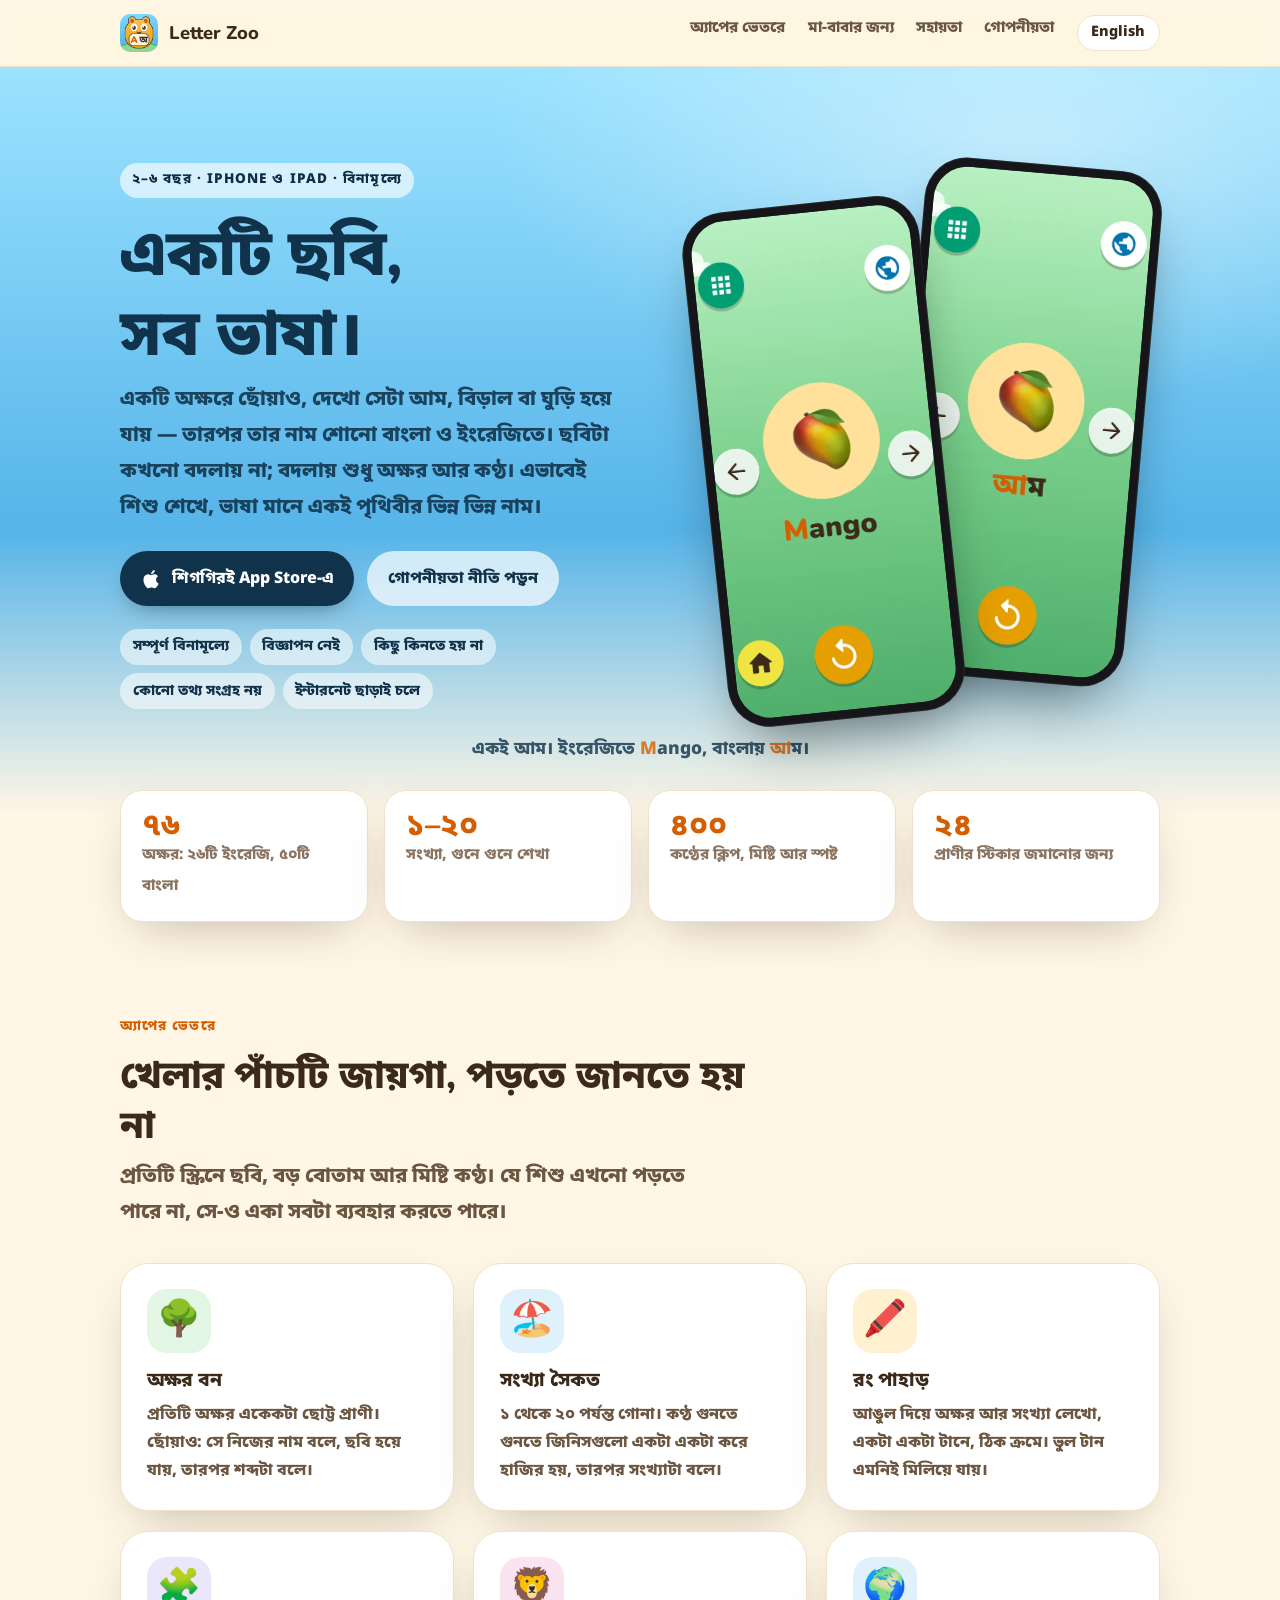
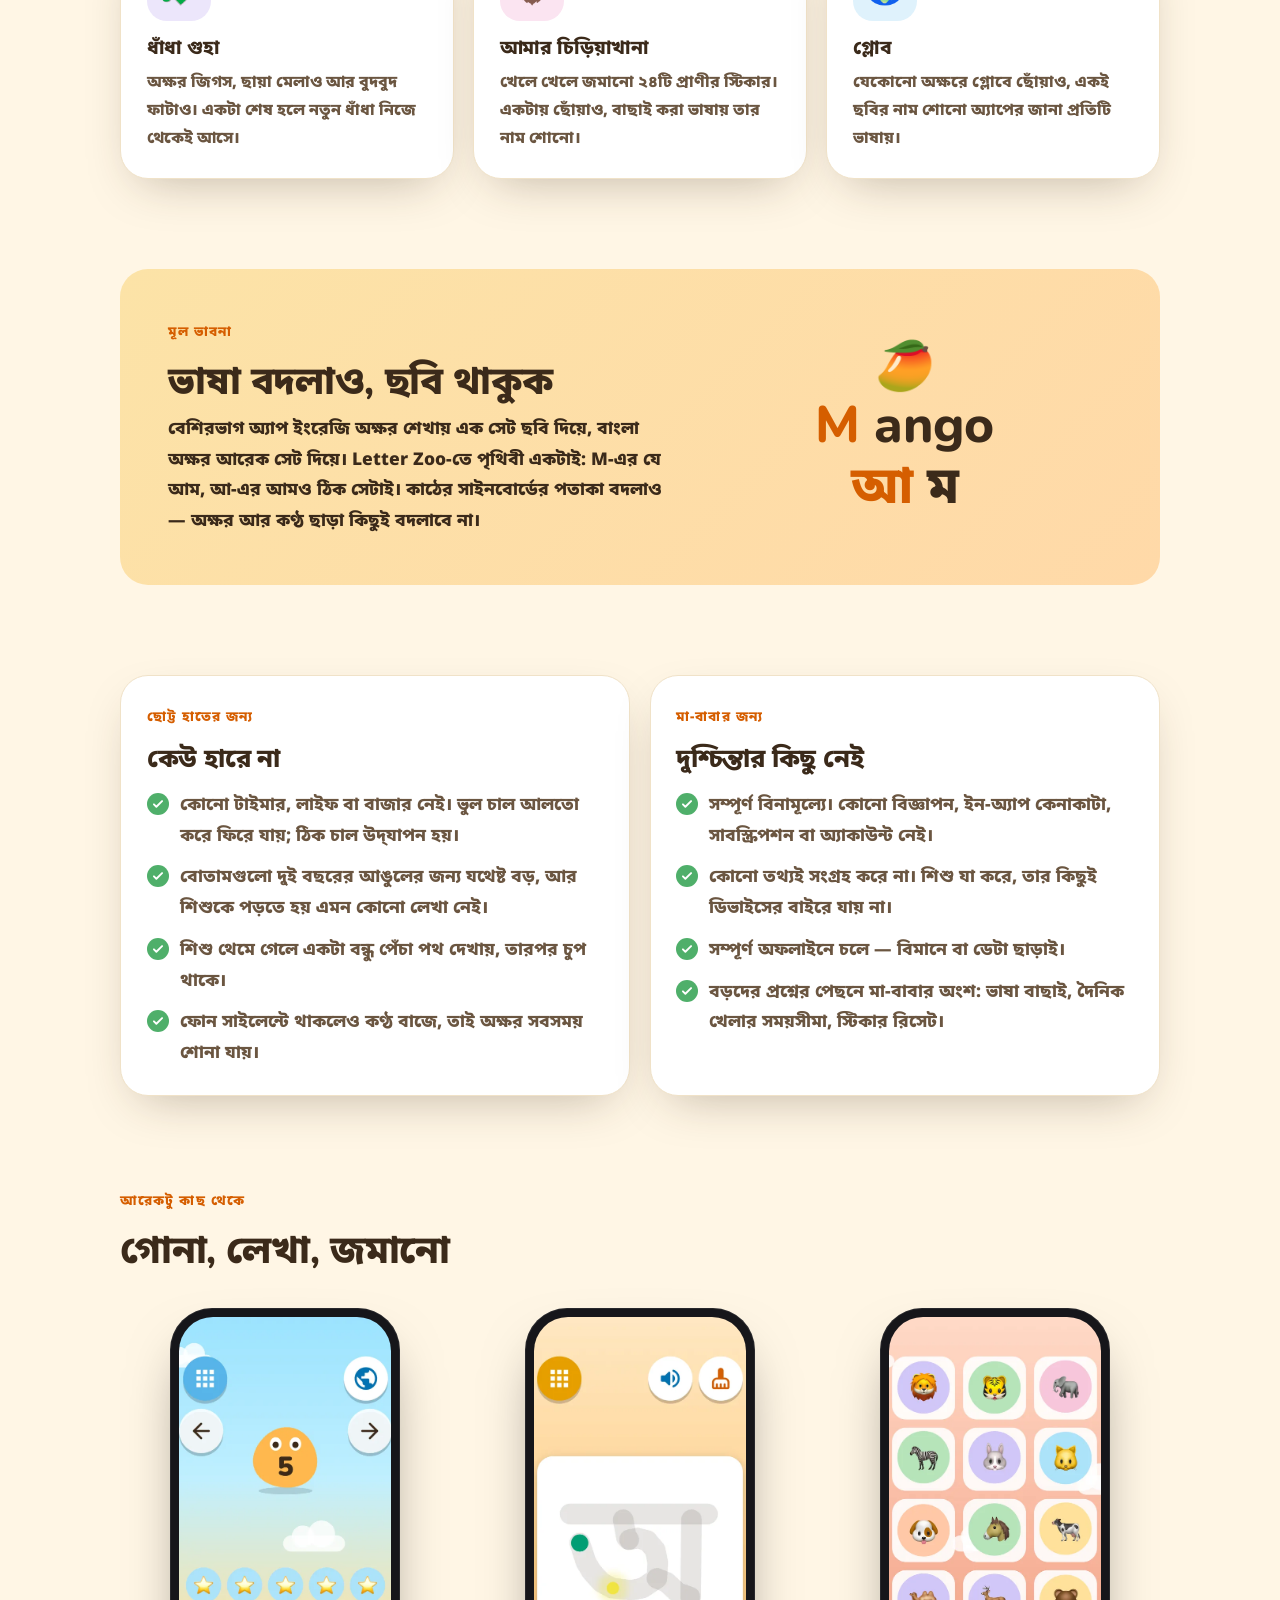
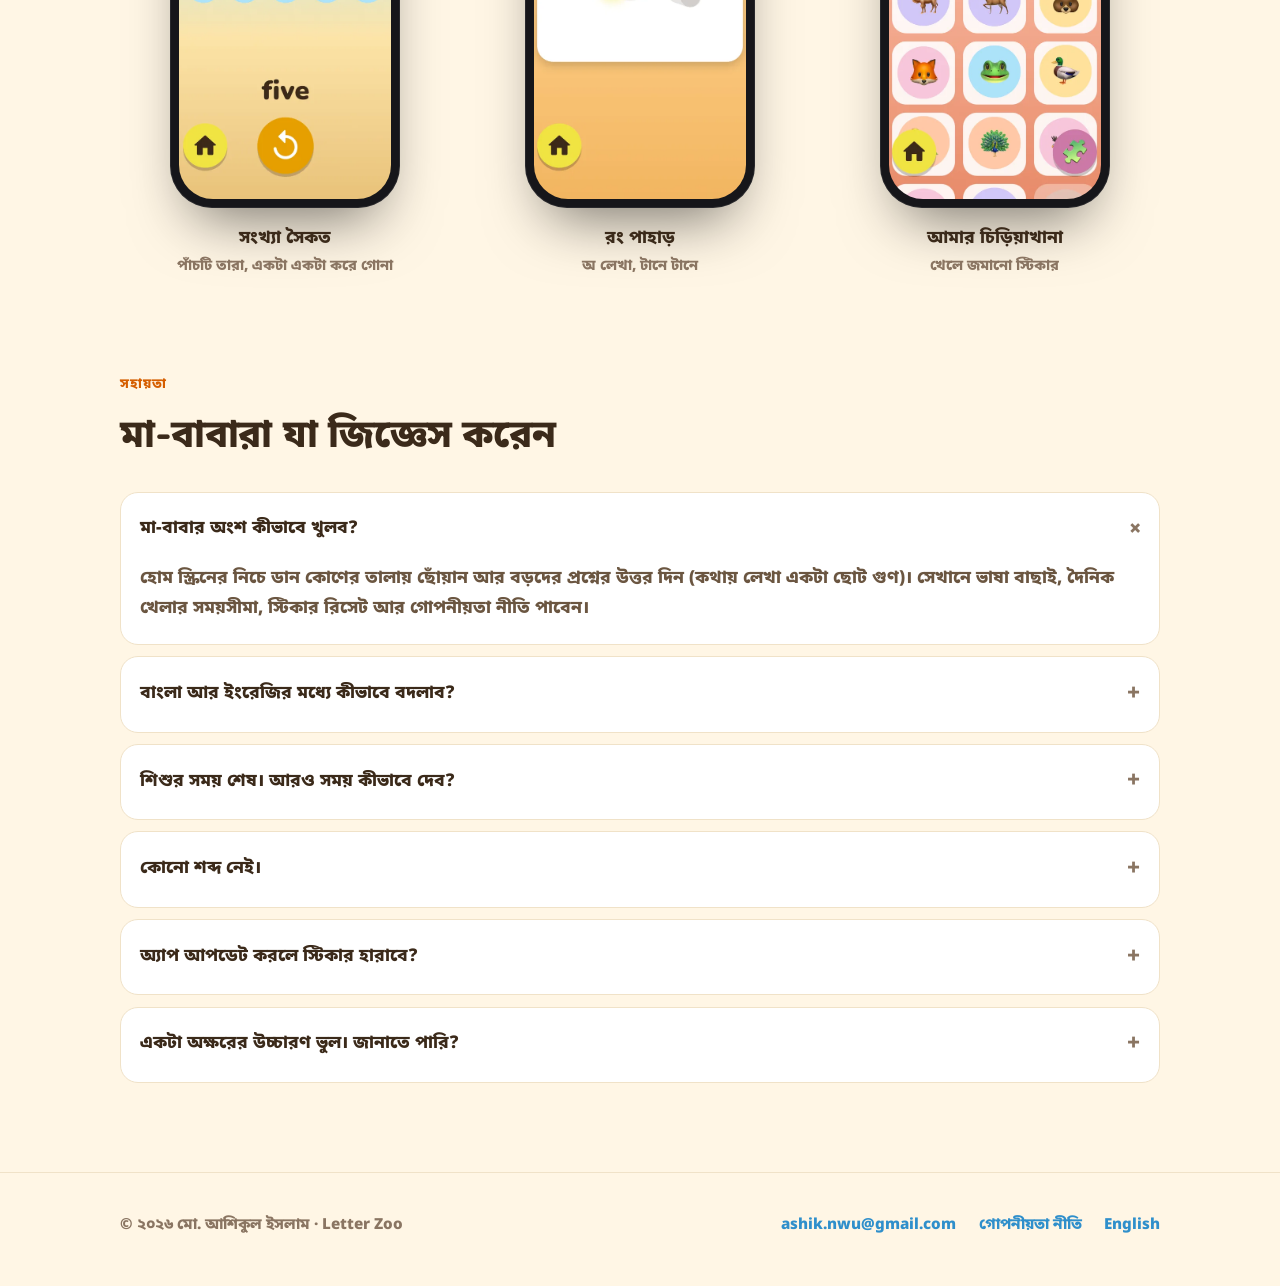
==== bn/index.html @ 9a1d2a16 "Site: full Bangla version with a language switch; store badge is no longer a dead link Every page no" ====
<!doctype html>
<html lang="bn">
<head>
<meta charset="utf-8">
<meta name="viewport" content="width=device-width, initial-scale=1">
<title>অক্ষর চিড়িয়াখানা (Letter Zoo) — বাংলা ও ইংরেজিতে প্রথম অক্ষর, শব্দ আর সংখ্যা</title>
<meta name="description" content="Letter Zoo ২–৬ বছরের শিশুদের জন্য বাংলা ও ইংরেজিতে প্রথম অক্ষর শেখার একটি বিনামূল্যের অ্যাপ। একটি ছবি, সব ভাষা। কোনো বিজ্ঞাপন নেই, কিছু কিনতে হয় না, কোনো তথ্য সংগ্রহ করা হয় না। iPhone ও iPad।">
<meta property="og:title" content="অক্ষর চিড়িয়াখানা — একটি ছবি, সব ভাষা">
<meta property="og:description" content="২–৬ বছরের শিশুদের জন্য বাংলা ও ইংরেজিতে প্রথম অক্ষর শেখার একটি বিনামূল্যের, কোমল অ্যাপ। কোনো বিজ্ঞাপন নেই, কিছু কিনতে হয় না, কোনো তথ্য সংগ্রহ নয়।">
<meta property="og:image" content="../icon.png">
<meta name="theme-color" content="#56b4e9">
<link rel="alternate" hreflang="en" href="../">
<link rel="alternate" hreflang="bn" href="./">
<link rel="icon" href="../icon.png">
<link rel="apple-touch-icon" href="../apple-touch-icon.png">
<link rel="stylesheet" href="../style.css">
</head>
<body>

<header class="nav">
  <div class="wrap">
    <a class="brand" href="./"><img src="../icon.png" alt="" width="38" height="38">Letter Zoo</a>
    <nav class="nav-links">
      <a href="#features">অ্যাপের ভেতরে</a>
      <a href="#parents">মা-বাবার জন্য</a>
      <a href="#help" class="keep">সহায়তা</a>
      <a href="privacy.html" class="keep">গোপনীয়তা</a>
      <a href="../" class="lang keep" lang="en" hreflang="en" title="Read in English">English</a>
    </nav>
  </div>
</header>

<section class="hero">
  <div class="wrap">
    <div>
      <span class="eyebrow">২–৬ বছর · iPhone ও iPad · বিনামূল্যে</span>
      <h1 style="margin-top:1rem">একটি ছবি,<br>সব ভাষা।</h1>
      <p class="lead">একটি অক্ষরে ছোঁয়াও, দেখো সেটা আম, বিড়াল বা ঘুড়ি হয়ে যায় — তারপর তার নাম শোনো বাংলা ও ইংরেজিতে। ছবিটা কখনো বদলায় না; বদলায় শুধু অক্ষর আর কণ্ঠ। এভাবেই শিশু শেখে, ভাষা মানে একই পৃথিবীর ভিন্ন ভিন্ন নাম।</p>
      <div class="cta">
        <span class="btn btn-dark btn-soon" role="status">
          <svg viewBox="0 0 24 24" fill="currentColor" aria-hidden="true"><path d="M16.4 12.7c0-2.5 2-3.7 2.1-3.8-1.2-1.7-3-1.9-3.6-2-1.5-.2-3 .9-3.8.9-.8 0-2-.9-3.3-.9-1.7 0-3.3 1-4.2 2.5-1.8 3.1-.5 7.7 1.3 10.2.9 1.2 1.9 2.6 3.2 2.6 1.3-.1 1.8-.8 3.3-.8 1.5 0 2 .8 3.3.8 1.4 0 2.3-1.3 3.1-2.5 1-1.4 1.4-2.8 1.4-2.9-.1 0-2.8-1.1-2.8-4.1zM14 5.3c.7-.8 1.1-2 1-3.1-1 0-2.2.7-2.9 1.5-.6.7-1.2 1.9-1 3 1.1.1 2.2-.6 2.9-1.4z"/></svg>
          শিগগিরই App Store-এ
        </span>
        <a class="btn btn-ghost" href="privacy.html">গোপনীয়তা নীতি পড়ুন</a>
      </div>
      <div class="chips" aria-label="এক নজরে">
        <span>সম্পূর্ণ বিনামূল্যে</span><span>বিজ্ঞাপন নেই</span><span>কিছু কিনতে হয় না</span><span>কোনো তথ্য সংগ্রহ নয়</span><span>ইন্টারনেট ছাড়াই চলে</span>
      </div>
    </div>
    <div class="phones" aria-label="অ্যাপের দুটি স্ক্রিন: আম ইংরেজিতে ও বাংলায়">
      <div class="phone"><img src="../img/mango-en.webp" alt="Letter Zoo-তে একটি আম, ইংরেজিতে Mango লেখা" width="560" height="1217" loading="eager"></div>
      <div class="phone"><img src="../img/mango-bn.webp" alt="একই আম, বাংলায় আম লেখা" width="560" height="1217" loading="eager"></div>
    </div>
  </div>
  <p class="hero-caption">একই আম। ইংরেজিতে <b>M</b>ango, বাংলায় <b>আ</b>ম।</p>
</section>

<section class="stats" aria-label="ভেতরে যা আছে">
  <div class="wrap">
    <div class="stat"><strong>৭৬</strong><span>অক্ষর: ২৬টি ইংরেজি, ৫০টি বাংলা</span></div>
    <div class="stat"><strong>১–২০</strong><span>সংখ্যা, গুনে গুনে শেখা</span></div>
    <div class="stat"><strong>৪০০</strong><span>কণ্ঠের ক্লিপ, মিষ্টি আর স্পষ্ট</span></div>
    <div class="stat"><strong>২৪</strong><span>প্রাণীর স্টিকার জমানোর জন্য</span></div>
  </div>
</section>

<section class="block" id="features">
  <div class="wrap">
    <div class="section-head">
      <span class="eyebrow">অ্যাপের ভেতরে</span>
      <h2 style="margin-top:0.6rem">খেলার পাঁচটি জায়গা, পড়তে জানতে হয় না</h2>
      <p class="lead">প্রতিটি স্ক্রিনে ছবি, বড় বোতাম আর মিষ্টি কণ্ঠ। যে শিশু এখনো পড়তে পারে না, সে-ও একা সবটা ব্যবহার করতে পারে।</p>
    </div>
    <div class="grid-3">
      <div class="card"><span class="emoji t-green">🌳</span><h3>অক্ষর বন</h3><p>প্রতিটি অক্ষর একেকটা ছোট্ট প্রাণী। ছোঁয়াও: সে নিজের নাম বলে, ছবি হয়ে যায়, তারপর শব্দটা বলে।</p></div>
      <div class="card"><span class="emoji t-blue">🏖️</span><h3>সংখ্যা সৈকত</h3><p>১ থেকে ২০ পর্যন্ত গোনা। কণ্ঠ গুনতে গুনতে জিনিসগুলো একটা একটা করে হাজির হয়, তারপর সংখ্যাটা বলে।</p></div>
      <div class="card"><span class="emoji t-orange">🖍️</span><h3>রং পাহাড়</h3><p>আঙুল দিয়ে অক্ষর আর সংখ্যা লেখো, একটা একটা টানে, ঠিক ক্রমে। ভুল টান এমনিই মিলিয়ে যায়।</p></div>
      <div class="card"><span class="emoji t-purple">🧩</span><h3>ধাঁধা গুহা</h3><p>অক্ষর জিগস, ছায়া মেলাও আর বুদবুদ ফাটাও। একটা শেষ হলে নতুন ধাঁধা নিজে থেকেই আসে।</p></div>
      <div class="card"><span class="emoji t-pink">🦁</span><h3>আমার চিড়িয়াখানা</h3><p>খেলে খেলে জমানো ২৪টি প্রাণীর স্টিকার। একটায় ছোঁয়াও, বাছাই করা ভাষায় তার নাম শোনো।</p></div>
      <div class="card"><span class="emoji t-blue">🌍</span><h3>গ্লোব</h3><p>যেকোনো অক্ষরে গ্লোবে ছোঁয়াও, একই ছবির নাম শোনো অ্যাপের জানা প্রতিটি ভাষায়।</p></div>
    </div>

    <div class="band" aria-label="মূল ভাবনা কীভাবে কাজ করে">
      <div>
        <span class="eyebrow">মূল ভাবনা</span>
        <h2 style="margin-top:0.6rem">ভাষা বদলাও, ছবি থাকুক</h2>
        <p>বেশিরভাগ অ্যাপ ইংরেজি অক্ষর শেখায় এক সেট ছবি দিয়ে, বাংলা অক্ষর আরেক সেট দিয়ে। Letter Zoo-তে পৃথিবী একটাই: <b>M</b>-এর যে আম, <b>আ</b>-এর আমও ঠিক সেটাই। কাঠের সাইনবোর্ডের পতাকা বদলাও — অক্ষর আর কণ্ঠ ছাড়া কিছুই বদলাবে না।</p>
      </div>
      <div class="word" aria-hidden="true">
        <span><span class="m">🥭</span></span>
        <span lang="en"><b>M</b>ango</span>
        <span><b>আ</b>ম</span>
      </div>
    </div>
  </div>
</section>

<section class="block" id="parents">
  <div class="wrap">
    <div class="grid-2">
      <div class="card">
        <span class="eyebrow">ছোট্ট হাতের জন্য</span>
        <h2 style="margin-top:0.6rem;font-size:1.6rem">কেউ হারে না</h2>
        <ul class="checks">
          <li>কোনো টাইমার, লাইফ বা বাজার নেই। ভুল চাল আলতো করে ফিরে যায়; ঠিক চাল উদ্‌যাপন হয়।</li>
          <li>বোতামগুলো দুই বছরের আঙুলের জন্য যথেষ্ট বড়, আর শিশুকে পড়তে হয় এমন কোনো লেখা নেই।</li>
          <li>শিশু থেমে গেলে একটা বন্ধু পেঁচা পথ দেখায়, তারপর চুপ থাকে।</li>
          <li>ফোন সাইলেন্টে থাকলেও কণ্ঠ বাজে, তাই অক্ষর সবসময় শোনা যায়।</li>
        </ul>
      </div>
      <div class="card">
        <span class="eyebrow">মা-বাবার জন্য</span>
        <h2 style="margin-top:0.6rem;font-size:1.6rem">দুশ্চিন্তার কিছু নেই</h2>
        <ul class="checks">
          <li>সম্পূর্ণ বিনামূল্যে। কোনো বিজ্ঞাপন, ইন-অ্যাপ কেনাকাটা, সাবস্ক্রিপশন বা অ্যাকাউন্ট নেই।</li>
          <li>কোনো তথ্যই সংগ্রহ করে না। শিশু যা করে, তার কিছুই ডিভাইসের বাইরে যায় না।</li>
          <li>সম্পূর্ণ অফলাইনে চলে — বিমানে বা ডেটা ছাড়াই।</li>
          <li>বড়দের প্রশ্নের পেছনে মা-বাবার অংশ: ভাষা বাছাই, দৈনিক খেলার সময়সীমা, স্টিকার রিসেট।</li>
        </ul>
      </div>
    </div>
  </div>
</section>

<section class="block">
  <div class="wrap">
    <div class="section-head">
      <span class="eyebrow">আরেকটু কাছ থেকে</span>
      <h2 style="margin-top:0.6rem">গোনা, লেখা, জমানো</h2>
    </div>
    <div class="gallery">
      <figure><div class="phone"><img src="../img/counting.webp" alt="সংখ্যা সৈকতে পাঁচটি তারা গোনা" width="560" height="1217" loading="lazy"></div><figcaption>সংখ্যা সৈকত<small>পাঁচটি তারা, একটা একটা করে গোনা</small></figcaption></figure>
      <figure><div class="phone"><img src="../img/tracing.webp" alt="রং পাহাড়ে অ লেখা" width="560" height="1217" loading="lazy"></div><figcaption>রং পাহাড়<small>অ লেখা, টানে টানে</small></figcaption></figure>
      <figure><div class="phone"><img src="../img/zoo.webp" alt="আমার চিড়িয়াখানার স্টিকার" width="560" height="1217" loading="lazy"></div><figcaption>আমার চিড়িয়াখানা<small>খেলে জমানো স্টিকার</small></figcaption></figure>
    </div>
  </div>
</section>

<section class="block faq" id="help">
  <div class="wrap">
    <div class="section-head">
      <span class="eyebrow">সহায়তা</span>
      <h2 style="margin-top:0.6rem">মা-বাবারা যা জিজ্ঞেস করেন</h2>
    </div>
    <details open>
      <summary>মা-বাবার অংশ কীভাবে খুলব?</summary>
      <p>হোম স্ক্রিনের নিচে ডান কোণের তালায় ছোঁয়ান আর বড়দের প্রশ্নের উত্তর দিন (কথায় লেখা একটা ছোট গুণ)। সেখানে ভাষা বাছাই, দৈনিক খেলার সময়সীমা, স্টিকার রিসেট আর গোপনীয়তা নীতি পাবেন।</p>
    </details>
    <details>
      <summary>বাংলা আর ইংরেজির মধ্যে কীভাবে বদলাব?</summary>
      <p>হোম স্ক্রিনের ওপরে কাঠের সাইনবোর্ডের পতাকায় ছোঁয়ান। কোনো ভাষা শিশুর কাছ থেকে লুকাতে চাইলে মা-বাবার অংশে সেটা বন্ধ করে দিন।</p>
    </details>
    <details>
      <summary>শিশুর সময় শেষ। আরও সময় কীভাবে দেব?</summary>
      <p>মা-বাবার অংশে <em>দৈনিক খেলার সময়</em>-এর নিচে <em>আজকের জন্য ১৫ মিনিট যোগ করুন</em> ছোঁয়ান, বা সীমাটা বদলান। প্রতিদিন গোনা শূন্য থেকে শুরু হয়।</p>
    </details>
    <details>
      <summary>কোনো শব্দ নেই।</summary>
      <p>পাশের বোতামে ভলিউম বাড়ান, আর দেখুন কোনো ব্লুটুথ হেডফোন বা স্পিকার যুক্ত আছে কি না। ডিভাইস সাইলেন্টে থাকলেও কণ্ঠ বাজে।</p>
    </details>
    <details>
      <summary>অ্যাপ আপডেট করলে স্টিকার হারাবে?</summary>
      <p>না। আপডেটে সব থাকে। শুধু অ্যাপ মুছে ফেললে স্টিকার আর সেটিং মুছে যায়, কারণ সেগুলো ডিভাইসেই থাকে, আর কোথাও নয়।</p>
    </details>
    <details>
      <summary>একটা অক্ষরের উচ্চারণ ভুল। জানাতে পারি?</summary>
      <p>অবশ্যই। অক্ষরটা আর যা শুনেছেন, তা লিখে পাঠান <a href="mailto:ashik.nwu@gmail.com">ashik.nwu@gmail.com</a>-এ। প্রতিটি বার্তা পড়া হয়।</p>
    </details>
  </div>
</section>

<footer>
  <div class="wrap">
    <div>© ২০২৬ মো. আশিকুল ইসলাম · Letter Zoo</div>
    <nav>
      <a href="mailto:ashik.nwu@gmail.com">ashik.nwu@gmail.com</a>
      <a href="privacy.html">গোপনীয়তা নীতি</a>
      <a href="../" lang="en" hreflang="en">English</a>
    </nav>
  </div>
</footer>

</body>
</html>
---- style.css ----
/* Letter Zoo — site styles. No third-party requests: the font ships with
   the page, in keeping with an app that collects nothing. */

@font-face {
  font-family: "Nunito";
  src: url("fonts/Nunito-800.ttf") format("truetype");
  font-weight: 800;
  font-display: swap;
}
@font-face {
  font-family: "Noto Sans Bengali";
  src: url("fonts/NotoSansBengali-800.ttf") format("truetype");
  font-weight: 800;
  font-display: swap;
}

:root {
  --cream: #fff6e5;
  --sand: #fce3a7;
  --ink: #3b2a1a;
  --ink-soft: #6b5641;
  --muted: #8a7562;
  --card: #ffffff;
  --line: #f0e2c8;
  --orange: #e69f00;
  --vermillion: #d55e00;
  --sea: #56b4e9;
  --sea-deep: #2f8fcb;
  --sky: #9be3ff;
  --grass: #8fd694;
  --grass-dark: #4faf6a;
  --pink: #dd8fc0;
  --shadow: 0 18px 50px -20px rgba(59, 42, 26, 0.35);
  --radius: 28px;
  color-scheme: light dark;
}

@media (prefers-color-scheme: dark) {
  :root {
    --cream: #17130f;
    --sand: #2a2118;
    --ink: #f6ecdc;
    --ink-soft: #cdbca6;
    --muted: #a08e79;
    --card: #221b15;
    --line: #35291f;
    --shadow: 0 18px 50px -20px rgba(0, 0, 0, 0.7);
  }
}

* { box-sizing: border-box; }
/* On the root only: it propagates to the viewport, so the sticky nav and
   page scrolling keep working while nothing can widen the page. */
html { scroll-behavior: smooth; overflow-x: hidden; }
@media (prefers-reduced-motion: reduce) {
  html { scroll-behavior: auto; }
  *, *::before, *::after { animation: none !important; transition: none !important; }
}

body {
  margin: 0;
  background: var(--cream);
  color: var(--ink);
  font: 17px/1.65 -apple-system, BlinkMacSystemFont, "Segoe UI", Roboto,
    "Helvetica Neue", "Noto Sans Bengali", "Hind Siliguri", sans-serif;
  -webkit-font-smoothing: antialiased;
}
img { max-width: 100%; display: block; }
a { color: var(--sea-deep); text-decoration: none; }
a:hover { text-decoration: underline; }
h1, h2, h3, .display {
  font-family: "Nunito", "Noto Sans Bengali", -apple-system, BlinkMacSystemFont,
    "Segoe UI", sans-serif;
  font-weight: 800;
  letter-spacing: -0.01em;
  line-height: 1.12;
  margin: 0;
}
h1 { font-size: clamp(2.4rem, 6vw, 4rem); }
h2 { font-size: clamp(1.7rem, 3.6vw, 2.4rem); }
h3 { font-size: 1.2rem; }
p { margin: 0.5rem 0 0; }
.wrap { max-width: 1120px; margin: 0 auto; padding: 0 clamp(18px, 4vw, 40px); }
.eyebrow {
  display: inline-block;
  font-size: 0.85rem;
  font-weight: 700;
  letter-spacing: 0.08em;
  text-transform: uppercase;
  color: var(--vermillion);
}
.lead { font-size: clamp(1.1rem, 1.6vw, 1.3rem); color: var(--ink-soft); max-width: 36rem; }

/* Nav */
.nav {
  position: sticky; top: 0; z-index: 10;
  backdrop-filter: saturate(160%) blur(14px);
  -webkit-backdrop-filter: saturate(160%) blur(14px);
  background: color-mix(in srgb, var(--cream) 78%, transparent);
  border-bottom: 1px solid var(--line);
}
.nav .wrap { display: flex; align-items: center; gap: 1rem; height: 66px; }
.brand { display: flex; align-items: center; gap: 0.7rem; color: var(--ink); font-family: "Nunito", "Noto Sans Bengali", sans-serif; font-weight: 800; font-size: 1.15rem; }
.brand img { width: 38px; height: 38px; border-radius: 10px; }
.brand:hover { text-decoration: none; }
.nav-links { margin-left: auto; display: flex; gap: 1.4rem; font-weight: 600; font-size: 0.95rem; }
.nav-links a { color: var(--ink-soft); }
.nav-links a:hover { color: var(--ink); text-decoration: none; }
/* Language switch: a pill, always visible. */
.nav-links .lang {
  color: var(--ink); background: var(--card); border: 1px solid var(--line);
  border-radius: 999px; padding: 0.3rem 0.85rem; font-size: 0.9rem;
}
.nav-links .lang:hover { border-color: var(--orange); }
@media (max-width: 640px) { .nav-links a:not(.keep) { display: none; } }

/* Hero */
.hero {
  position: relative; overflow: hidden;
  background:
    radial-gradient(60% 50% at 80% 10%, rgba(255, 255, 255, 0.45), transparent 70%),
    linear-gradient(180deg, var(--sky) 0%, var(--sea) 62%, var(--cream) 100%);
  color: #10324a;
  padding: clamp(3rem, 8vw, 6rem) 0 0;
}
@media (prefers-color-scheme: dark) {
  .hero { background: linear-gradient(180deg, #0f3a55 0%, #1f6a97 60%, var(--cream) 100%); color: #eaf6ff; }
}
.hero .wrap { display: grid; grid-template-columns: 1.05fr 1fr; gap: clamp(2rem, 5vw, 5rem); align-items: center; }
.hero .wrap > * { min-width: 0; }
.hero h1 { color: inherit; }
.hero .lead { color: inherit; opacity: 0.88; }
.hero .eyebrow { color: #0f2e45; background: rgba(255, 255, 255, 0.65); padding: 0.35rem 0.75rem; border-radius: 999px; }
@media (prefers-color-scheme: dark) { .hero .eyebrow { color: #eaf6ff; background: rgba(255,255,255,0.14); } }
.cta { display: flex; flex-wrap: wrap; gap: 0.8rem; margin-top: 1.6rem; align-items: center; }
.btn {
  display: inline-flex; align-items: center; gap: 0.55rem;
  padding: 0.85rem 1.3rem; border-radius: 999px;
  font-weight: 700; font-size: 1rem;
  transition: transform 0.15s ease, box-shadow 0.15s ease;
}
.btn:hover { text-decoration: none; transform: translateY(-1px); }
/* Not a link yet: the store page does not exist until the app is live. */
.btn-soon { cursor: default; }
.btn-soon:hover { transform: none; }
.btn-dark { background: #10324a; color: #fff; box-shadow: 0 10px 24px -12px rgba(0,0,0,0.5); }
.btn-ghost { background: rgba(255,255,255,0.7); color: #10324a; }
@media (prefers-color-scheme: dark) { .btn-ghost { background: rgba(255,255,255,0.14); color: #eaf6ff; } }
.btn svg { width: 22px; height: 22px; }
.chips { display: flex; flex-wrap: wrap; gap: 0.5rem; margin-top: 1.4rem; font-size: 0.9rem; font-weight: 600; }
.chips span { background: rgba(255,255,255,0.55); padding: 0.35rem 0.8rem; border-radius: 999px; }
@media (prefers-color-scheme: dark) { .chips span { background: rgba(255,255,255,0.12); } }

/* Phones */
.phones { position: relative; display: flex; justify-content: center; align-items: flex-end; min-height: 520px; }
.phone {
  width: clamp(190px, 22vw, 250px);
  aspect-ratio: 1320 / 2868;
  background: #16161a;
  border-radius: clamp(34px, 3.4vw, 42px);
  padding: 9px;
  box-shadow: 0 30px 60px -22px rgba(0, 0, 0, 0.55), inset 0 0 0 1px rgba(255,255,255,0.08);
}
.phone img { width: 100%; height: 100%; object-fit: cover; border-radius: clamp(27px, 2.8vw, 34px); }
.phones .phone:first-child { transform: rotate(-6deg) translate(18px, 26px); z-index: 1; }
.phones .phone:last-child { transform: rotate(5deg) translate(-18px, -14px); }
@keyframes float { from { translate: 0 0; } to { translate: 0 -10px; } }
.phones .phone { animation: float 4s ease-in-out infinite alternate; }
.phones .phone:last-child { animation-delay: -2s; }
.hero-caption { text-align: center; font-weight: 600; opacity: 0.8; margin: 1.6rem auto 0; padding: 0 18px 3rem; max-width: 40rem; }
.hero-caption b { color: var(--vermillion); }

/* Stats strip */
.stats { margin-top: -1.5rem; position: relative; z-index: 2; }
.stats .wrap { display: grid; grid-template-columns: repeat(4, 1fr); gap: 1rem; }
.stat { background: var(--card); border-radius: 22px; padding: 1.2rem 1.3rem; box-shadow: var(--shadow); border: 1px solid var(--line); }
.stat strong { display: block; font-family: "Nunito", "Noto Sans Bengali", sans-serif; font-weight: 800; font-size: 1.9rem; line-height: 1; color: var(--vermillion); }
.stat span { color: var(--muted); font-size: 0.95rem; }

/* Sections */
section.block { padding: clamp(3.5rem, 7vw, 6rem) 0 0; }
.section-head { max-width: 40rem; margin-bottom: 2rem; }
.grid-3 { display: grid; grid-template-columns: repeat(3, 1fr); gap: 1.2rem; }
.grid-2 { display: grid; grid-template-columns: 1fr 1fr; gap: 1.2rem; }
.card {
  background: var(--card); border: 1px solid var(--line); border-radius: var(--radius);
  padding: 1.6rem; box-shadow: var(--shadow);
}
.card .emoji { font-size: 2.2rem; line-height: 1; margin-bottom: 0.9rem; display: inline-grid; place-items: center; width: 64px; height: 64px; border-radius: 20px; }
.card p { color: var(--ink-soft); font-size: 1rem; }
.t-green { background: #e3f6e4; } .t-blue { background: #dff2fc; } .t-purple { background: #ece6fb; }
.t-orange { background: #fff0cf; } .t-pink { background: #fbe4f1; }
@media (prefers-color-scheme: dark) {
  .t-green { background: #1f3a22; } .t-blue { background: #173445; } .t-purple { background: #2a2447; }
  .t-orange { background: #3d2e12; } .t-pink { background: #3d2033; }
}
.checks { list-style: none; padding: 0; margin: 1rem 0 0; display: grid; gap: 0.7rem; }
.checks li { display: flex; gap: 0.7rem; align-items: flex-start; color: var(--ink-soft); }
.checks li::before {
  content: ""; flex: none; width: 22px; height: 22px; margin-top: 2px; border-radius: 50%;
  background: var(--grass-dark) url("data:image/svg+xml,%3Csvg xmlns='http://www.w3.org/2000/svg' viewBox='0 0 24 24' fill='none' stroke='white' stroke-width='3.2' stroke-linecap='round' stroke-linejoin='round'%3E%3Cpath d='M5 12.5l4.2 4.2L19 7'/%3E%3C/svg%3E") center/14px no-repeat;
}

/* Gallery */
.gallery { display: grid; grid-template-columns: repeat(3, 1fr); gap: 1.5rem; align-items: end; }
.gallery figure { margin: 0; text-align: center; }
.gallery .phone { margin: 0 auto; width: clamp(180px, 22vw, 230px); animation: none; }
.gallery figcaption { margin-top: 1rem; font-weight: 700; }
.gallery figcaption small { display: block; font-weight: 500; color: var(--muted); }

/* Concept band */
.band {
  margin-top: clamp(3.5rem, 7vw, 6rem);
  background: linear-gradient(135deg, var(--sand), #ffd9a8);
  border-radius: var(--radius);
  padding: clamp(1.8rem, 4vw, 3rem);
  display: grid; grid-template-columns: 1.2fr 1fr; gap: 2rem; align-items: center;
  color: #3b2a1a;
}
@media (prefers-color-scheme: dark) { .band { background: linear-gradient(135deg, #3a2c19, #4a3316); color: var(--ink); } }
.band .word { font-family: "Nunito", "Noto Sans Bengali", sans-serif; font-weight: 800; font-size: clamp(2rem, 5vw, 3.2rem); line-height: 1.1; display: flex; flex-direction: column; gap: 0.3rem; align-items: center; }
.band .word span { display: flex; align-items: center; gap: 0.9rem; }
.band .word .m { font-size: 3rem; }
.band .word b { color: var(--vermillion); }

/* FAQ */
.faq details { background: var(--card); border: 1px solid var(--line); border-radius: 18px; padding: 0.2rem 1.2rem; margin-bottom: 0.7rem; }
.faq summary { cursor: pointer; font-weight: 700; padding: 0.9rem 0; list-style: none; display: flex; justify-content: space-between; align-items: center; gap: 1rem; }
.faq summary::-webkit-details-marker { display: none; }
.faq summary::after { content: "+"; font-size: 1.4rem; color: var(--muted); transition: transform 0.2s; }
.faq details[open] summary::after { transform: rotate(45deg); }
.faq details p { color: var(--ink-soft); padding-bottom: 1rem; margin: 0; }

/* Footer */
footer { margin-top: clamp(3.5rem, 7vw, 6rem); border-top: 1px solid var(--line); padding: 2.4rem 0 3rem; color: var(--muted); font-size: 0.95rem; }
footer .wrap { display: flex; flex-wrap: wrap; gap: 1rem 2rem; align-items: center; justify-content: space-between; }
footer nav { display: flex; gap: 1.4rem; }

/* Document pages (privacy) */
.doc-hero { background: linear-gradient(180deg, var(--sky), var(--cream)); padding: clamp(2.5rem, 6vw, 4.5rem) 0 2rem; color: #10324a; }
@media (prefers-color-scheme: dark) { .doc-hero { background: linear-gradient(180deg, #0f3a55, var(--cream)); color: #eaf6ff; } }
.doc-hero .lead { color: inherit; opacity: 0.85; }
.doc { display: grid; grid-template-columns: 220px 1fr; gap: 3rem; align-items: start; }
.toc { position: sticky; top: 86px; font-size: 0.95rem; }
.toc a { display: block; padding: 0.35rem 0; color: var(--muted); border-left: 2px solid var(--line); padding-left: 0.9rem; }
.toc a:hover { color: var(--ink); text-decoration: none; border-color: var(--orange); }
.prose { max-width: 42rem; }
.prose h2 { font-size: 1.45rem; margin: 2.2rem 0 0.4rem; scroll-margin-top: 90px; }
.prose p { color: var(--ink-soft); }
.callout { background: var(--card); border: 1px solid var(--line); border-left: 6px solid var(--grass-dark); border-radius: 18px; padding: 1.2rem 1.4rem; box-shadow: var(--shadow); font-size: 1.05rem; }
.callout strong { color: var(--ink); }
.meta { color: var(--muted); font-size: 0.95rem; }

/* Responsive */
@media (max-width: 900px) {
  .hero .wrap { grid-template-columns: 1fr; }
  .phones { min-height: 440px; margin-top: 1rem; }
  .stats .wrap { grid-template-columns: repeat(2, 1fr); }
  .grid-3 { grid-template-columns: repeat(2, 1fr); }
  .gallery { grid-template-columns: repeat(3, 1fr); gap: 0.8rem; }
  .band { grid-template-columns: 1fr; }
  .doc { grid-template-columns: 1fr; }
  .toc { position: static; display: flex; flex-wrap: wrap; gap: 0.2rem 1rem; }
  .toc a { border: 0; padding-left: 0; }
}
@media (max-width: 600px) {
  .phones { min-height: 380px; }
  .phones .phone { width: 160px; }
  .phones .phone:first-child { transform: rotate(-6deg) translate(28px, 22px); }
  .phones .phone:last-child { transform: rotate(5deg) translate(-28px, -12px); }
  .grid-3, .grid-2 { grid-template-columns: 1fr; }
  .gallery { grid-template-columns: 1fr; }
  .gallery .phone { width: 210px; }
  .stats .wrap { gap: 0.7rem; }
  .stat { padding: 1rem; }
}

/* Bangla pages */
html[lang="bn"] body { font-size: 17.5px; line-height: 1.75; }
html[lang="bn"] h1 { line-height: 1.25; }
html[lang="bn"] h2, html[lang="bn"] h3 { line-height: 1.3; }
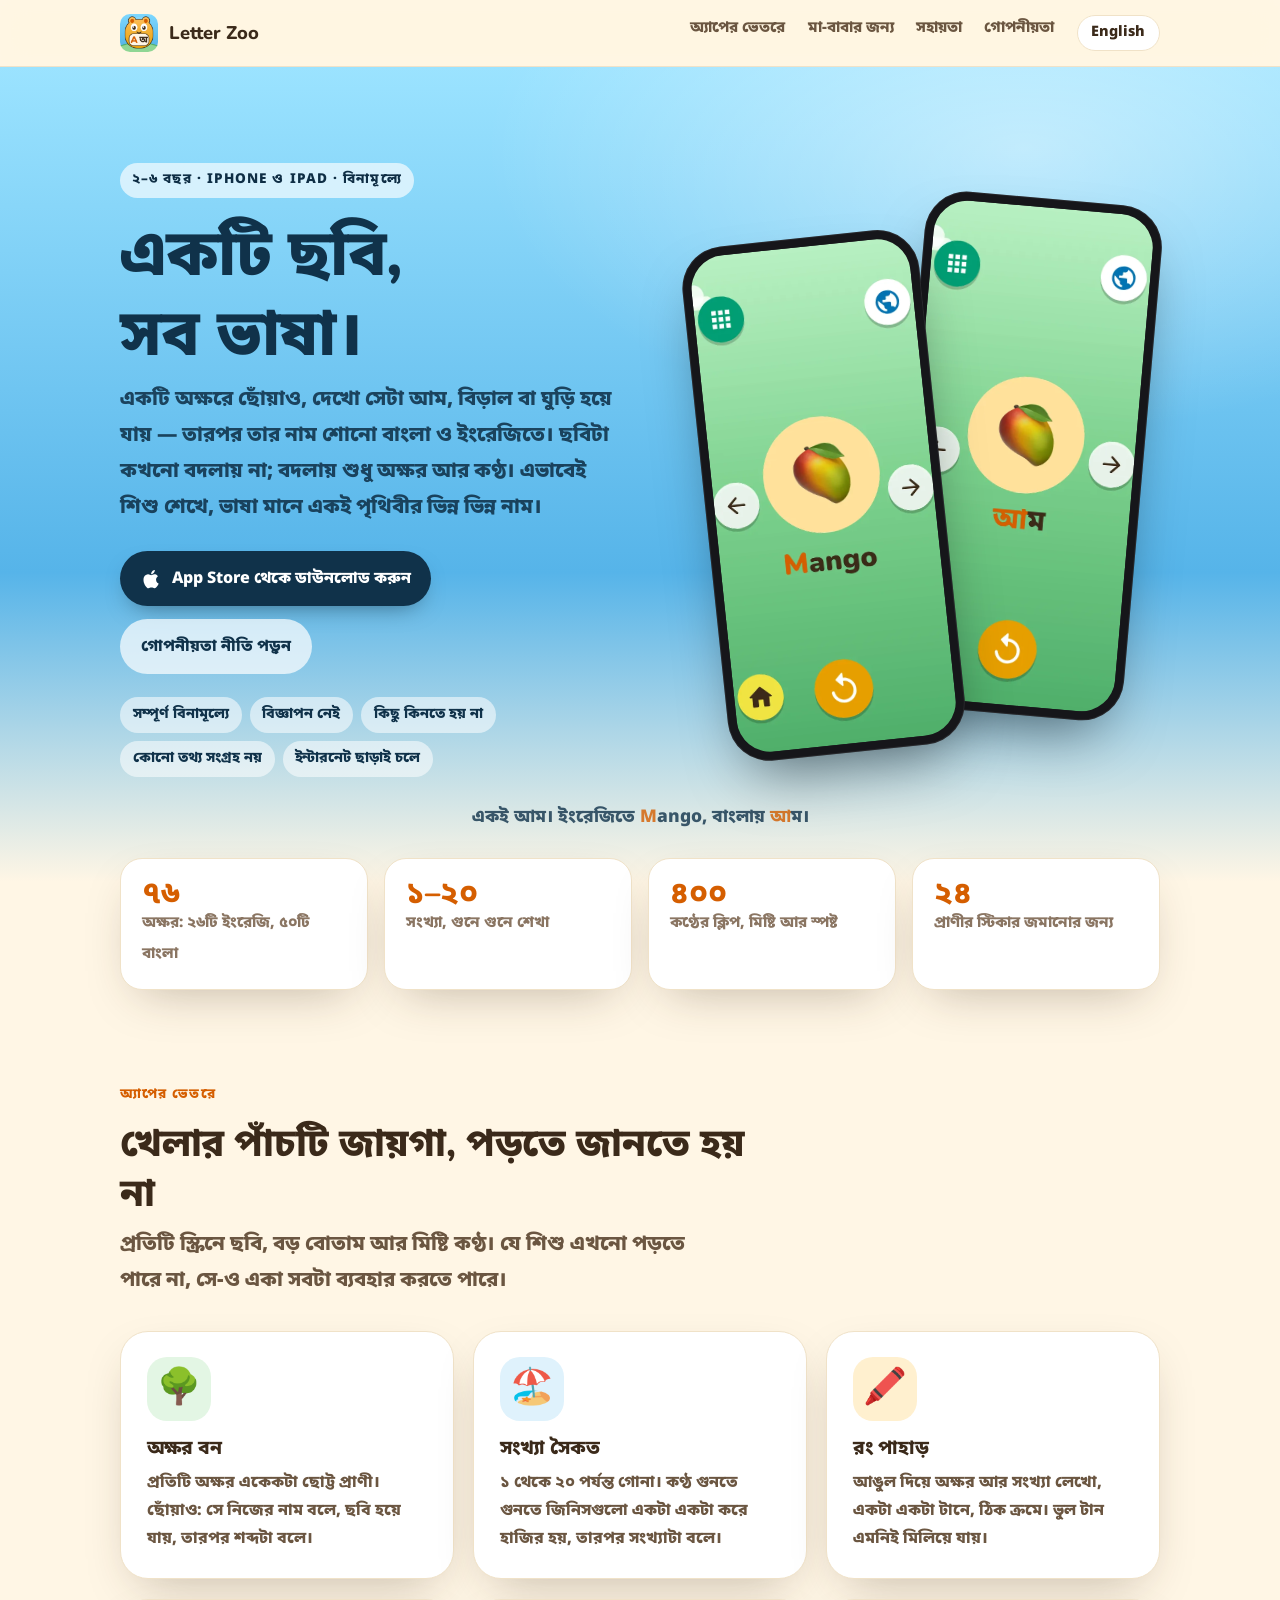
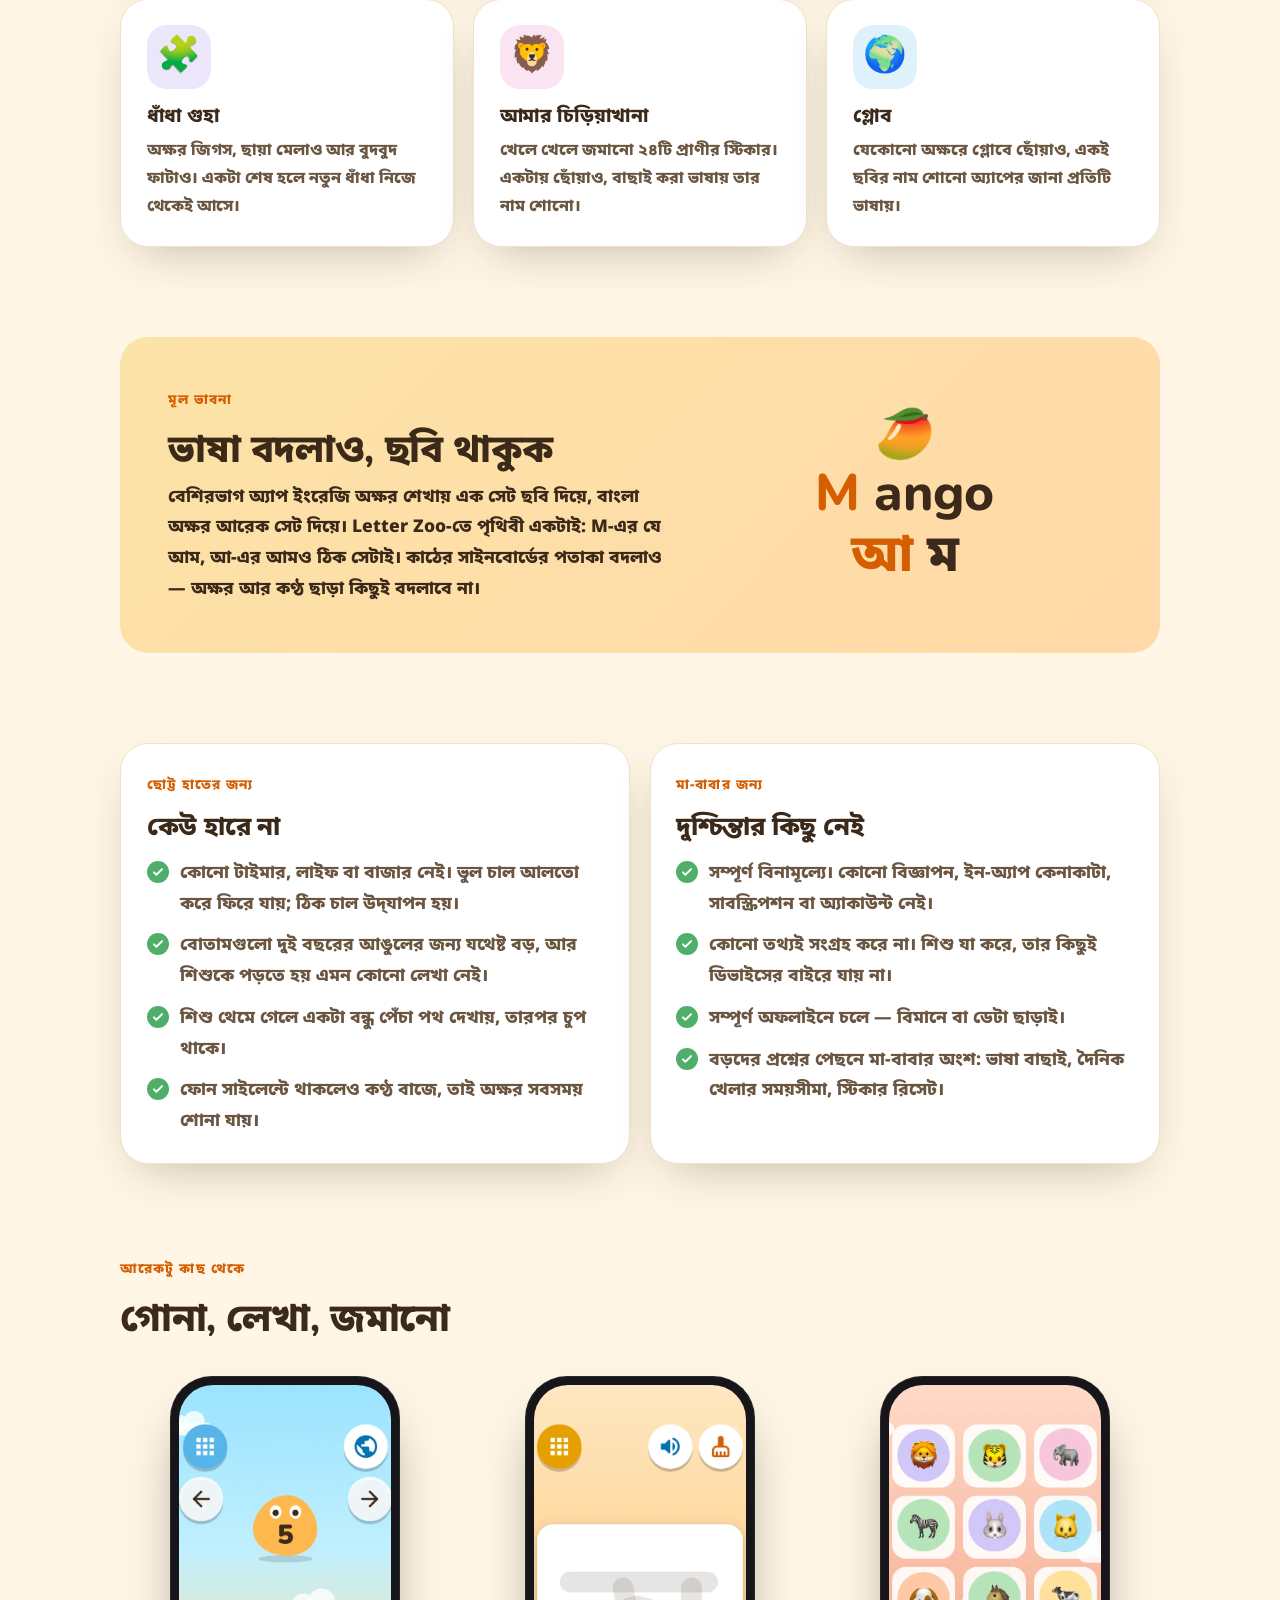
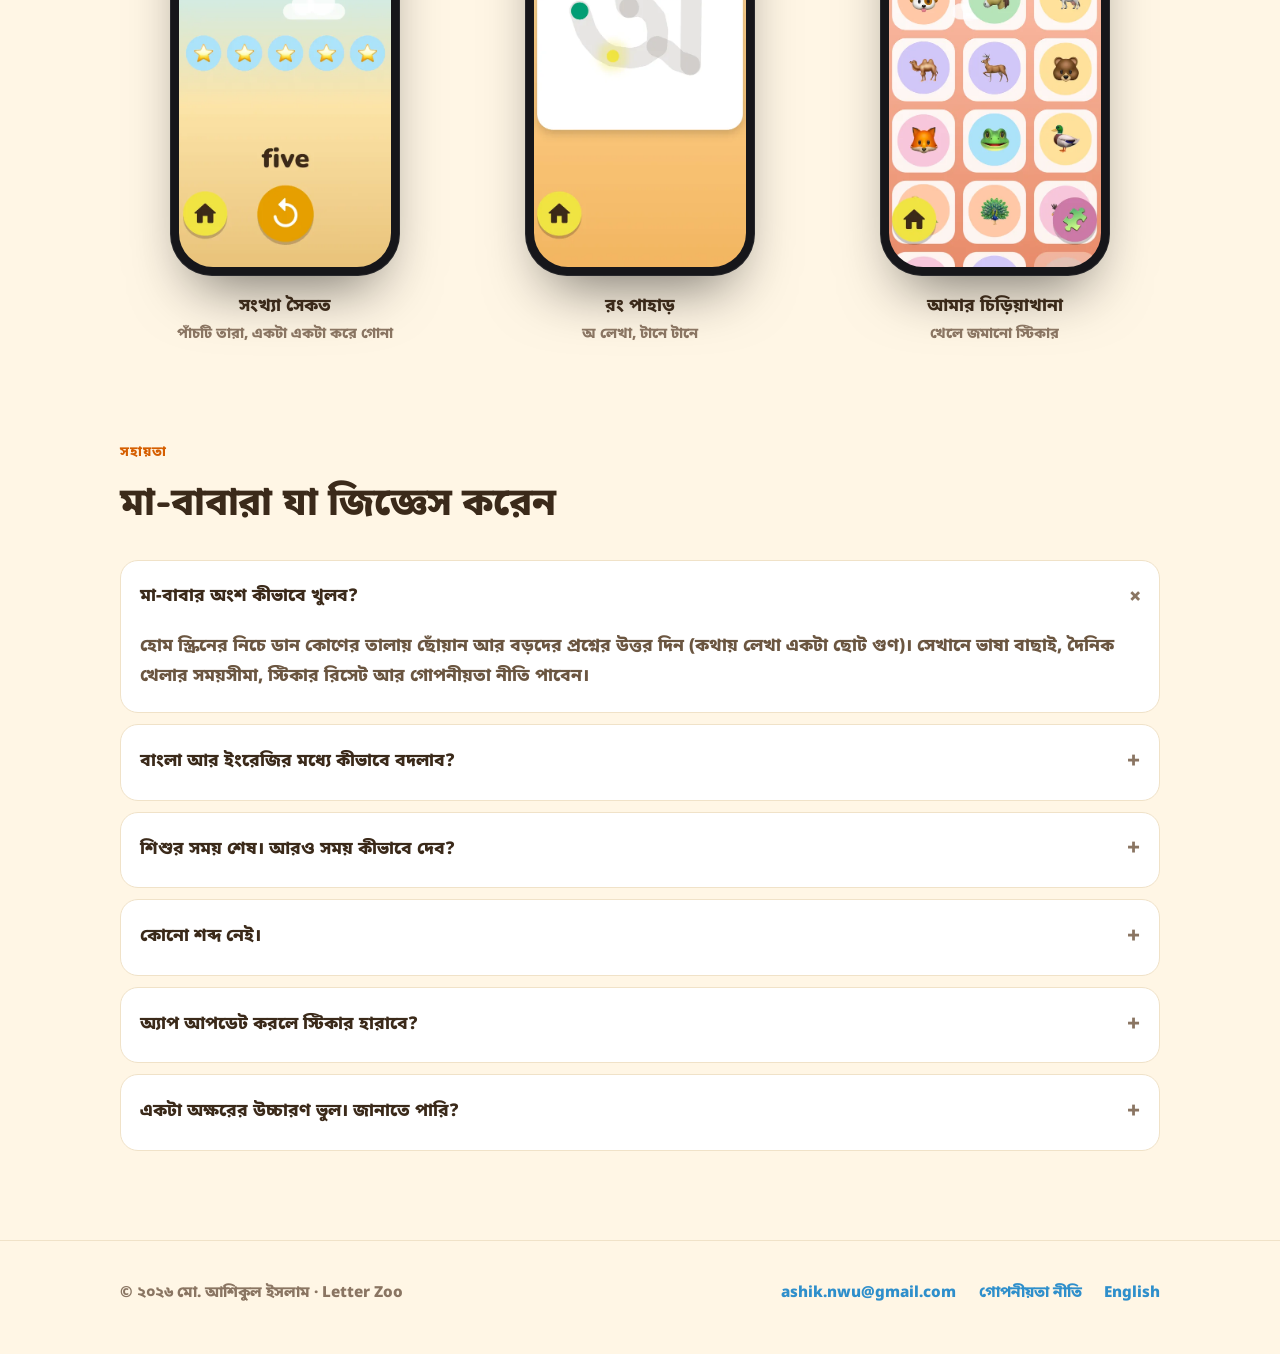
==== commit b38c0413: "Site: the App Store badge links to the live listing Letter Zoo 1.0.0 is on the App Store (id68146965" ====
--- a/bn/index.html
+++ b/bn/index.html
@@ -9,8 +9,8 @@
 <meta property="og:description" content="২–৬ বছরের শিশুদের জন্য বাংলা ও ইংরেজিতে প্রথম অক্ষর শেখার একটি বিনামূল্যের, কোমল অ্যাপ। কোনো বিজ্ঞাপন নেই, কিছু কিনতে হয় না, কোনো তথ্য সংগ্রহ নয়।">
 <meta property="og:image" content="../icon.png">
 <meta name="theme-color" content="#56b4e9">
-<link rel="alternate" hreflang="en" href="../">
-<link rel="alternate" hreflang="bn" href="./">
+<link rel="alternate" hreflang="en" href="../index.html">
+<link rel="alternate" hreflang="bn" href="index.html">
 <link rel="icon" href="../icon.png">
 <link rel="apple-touch-icon" href="../apple-touch-icon.png">
 <link rel="stylesheet" href="../style.css">
@@ -19,13 +19,13 @@
 
 <header class="nav">
   <div class="wrap">
-    <a class="brand" href="./"><img src="../icon.png" alt="" width="38" height="38">Letter Zoo</a>
+    <a class="brand" href="index.html"><img src="../icon.png" alt="" width="38" height="38">Letter Zoo</a>
     <nav class="nav-links">
       <a href="#features">অ্যাপের ভেতরে</a>
       <a href="#parents">মা-বাবার জন্য</a>
       <a href="#help" class="keep">সহায়তা</a>
       <a href="privacy.html" class="keep">গোপনীয়তা</a>
-      <a href="../" class="lang keep" lang="en" hreflang="en" title="Read in English">English</a>
+      <a href="../index.html" class="lang keep" lang="en" hreflang="en" title="Read in English">English</a>
     </nav>
   </div>
 </header>
@@ -37,10 +37,10 @@
       <h1 style="margin-top:1rem">একটি ছবি,<br>সব ভাষা।</h1>
       <p class="lead">একটি অক্ষরে ছোঁয়াও, দেখো সেটা আম, বিড়াল বা ঘুড়ি হয়ে যায় — তারপর তার নাম শোনো বাংলা ও ইংরেজিতে। ছবিটা কখনো বদলায় না; বদলায় শুধু অক্ষর আর কণ্ঠ। এভাবেই শিশু শেখে, ভাষা মানে একই পৃথিবীর ভিন্ন ভিন্ন নাম।</p>
       <div class="cta">
-        <span class="btn btn-dark btn-soon" role="status">
+        <a class="btn btn-dark" href="https://apps.apple.com/app/id6814696597">
           <svg viewBox="0 0 24 24" fill="currentColor" aria-hidden="true"><path d="M16.4 12.7c0-2.5 2-3.7 2.1-3.8-1.2-1.7-3-1.9-3.6-2-1.5-.2-3 .9-3.8.9-.8 0-2-.9-3.3-.9-1.7 0-3.3 1-4.2 2.5-1.8 3.1-.5 7.7 1.3 10.2.9 1.2 1.9 2.6 3.2 2.6 1.3-.1 1.8-.8 3.3-.8 1.5 0 2 .8 3.3.8 1.4 0 2.3-1.3 3.1-2.5 1-1.4 1.4-2.8 1.4-2.9-.1 0-2.8-1.1-2.8-4.1zM14 5.3c.7-.8 1.1-2 1-3.1-1 0-2.2.7-2.9 1.5-.6.7-1.2 1.9-1 3 1.1.1 2.2-.6 2.9-1.4z"/></svg>
-          শিগগিরই App Store-এ
-        </span>
+          App Store থেকে ডাউনলোড করুন
+        </a>
         <a class="btn btn-ghost" href="privacy.html">গোপনীয়তা নীতি পড়ুন</a>
       </div>
       <div class="chips" aria-label="এক নজরে">
@@ -175,7 +175,7 @@
     <nav>
       <a href="mailto:ashik.nwu@gmail.com">ashik.nwu@gmail.com</a>
       <a href="privacy.html">গোপনীয়তা নীতি</a>
-      <a href="../" lang="en" hreflang="en">English</a>
+      <a href="../index.html" lang="en" hreflang="en">English</a>
     </nav>
   </div>
 </footer>
--- a/style.css
+++ b/style.css
@@ -141,8 +141,6 @@
 }
 .btn:hover { text-decoration: none; transform: translateY(-1px); }
 /* Not a link yet: the store page does not exist until the app is live. */
-.btn-soon { cursor: default; }
-.btn-soon:hover { transform: none; }
 .btn-dark { background: #10324a; color: #fff; box-shadow: 0 10px 24px -12px rgba(0,0,0,0.5); }
 .btn-ghost { background: rgba(255,255,255,0.7); color: #10324a; }
 @media (prefers-color-scheme: dark) { .btn-ghost { background: rgba(255,255,255,0.14); color: #eaf6ff; } }
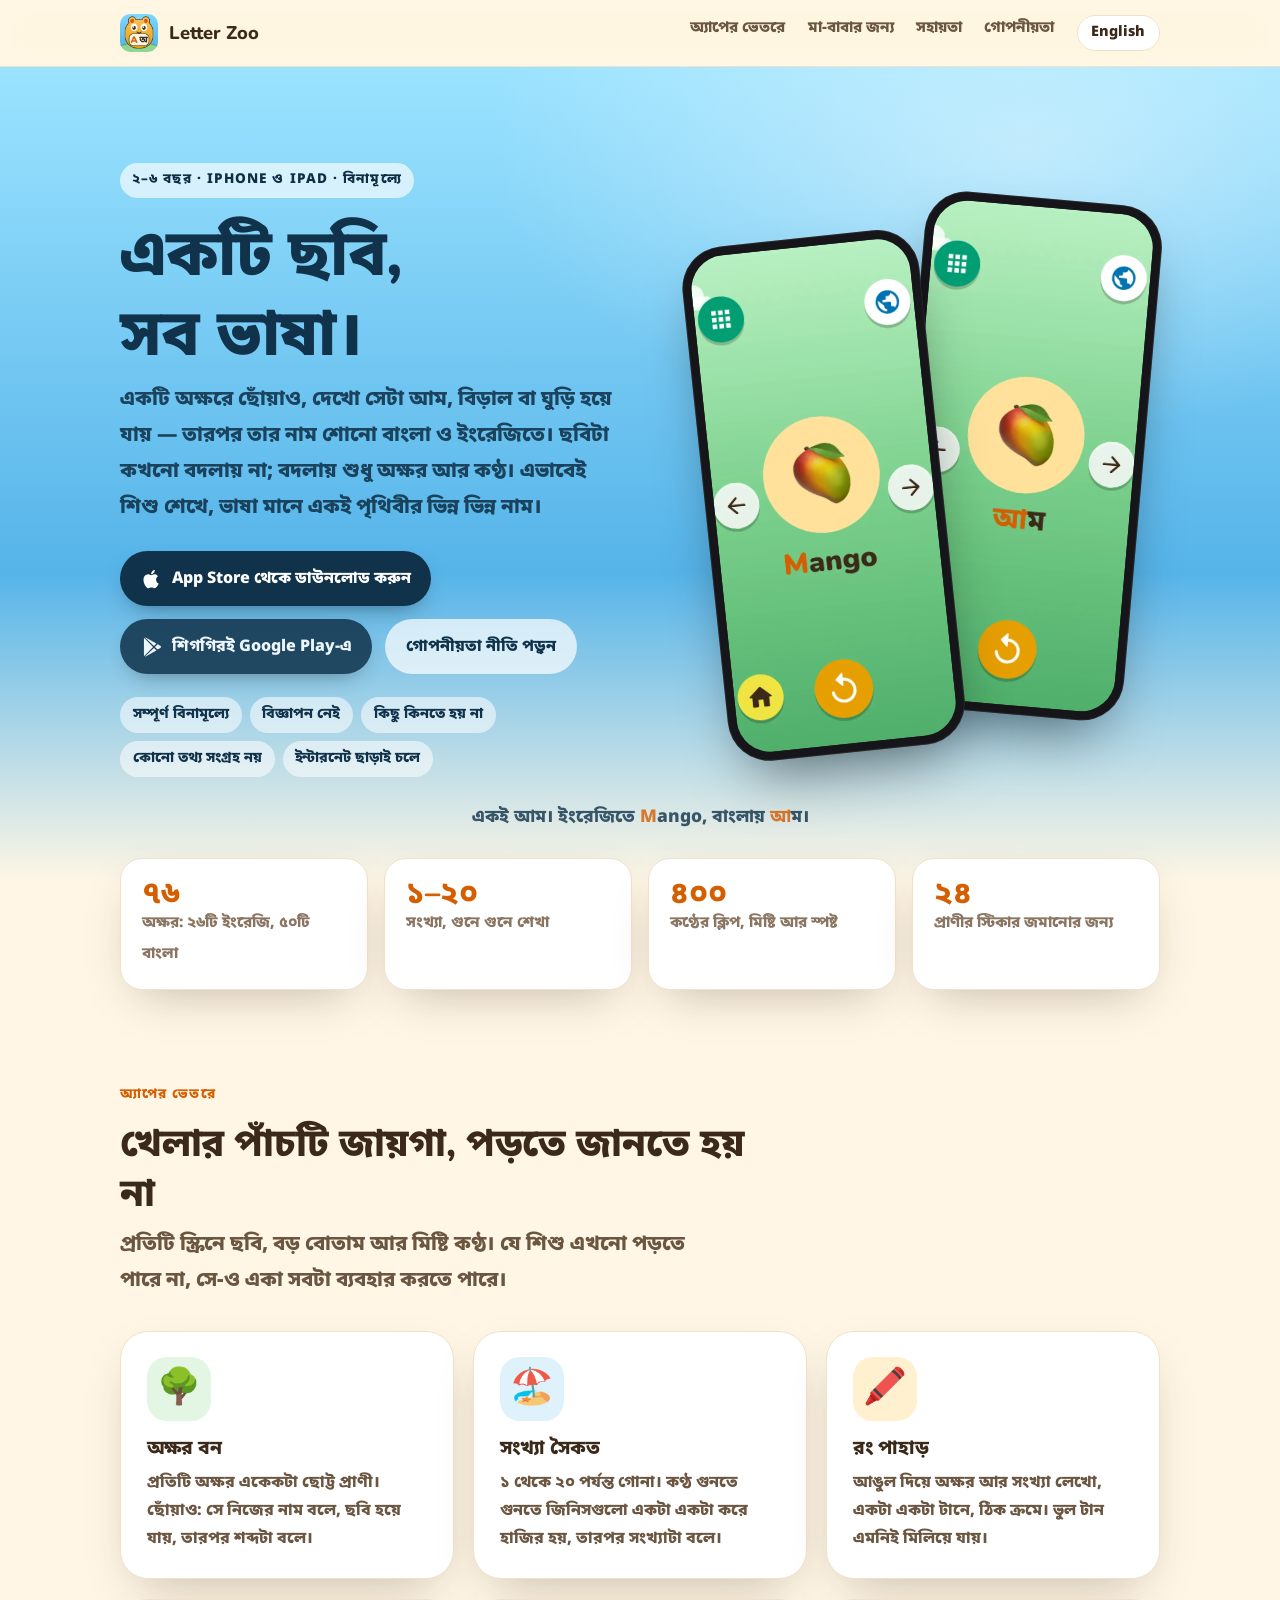
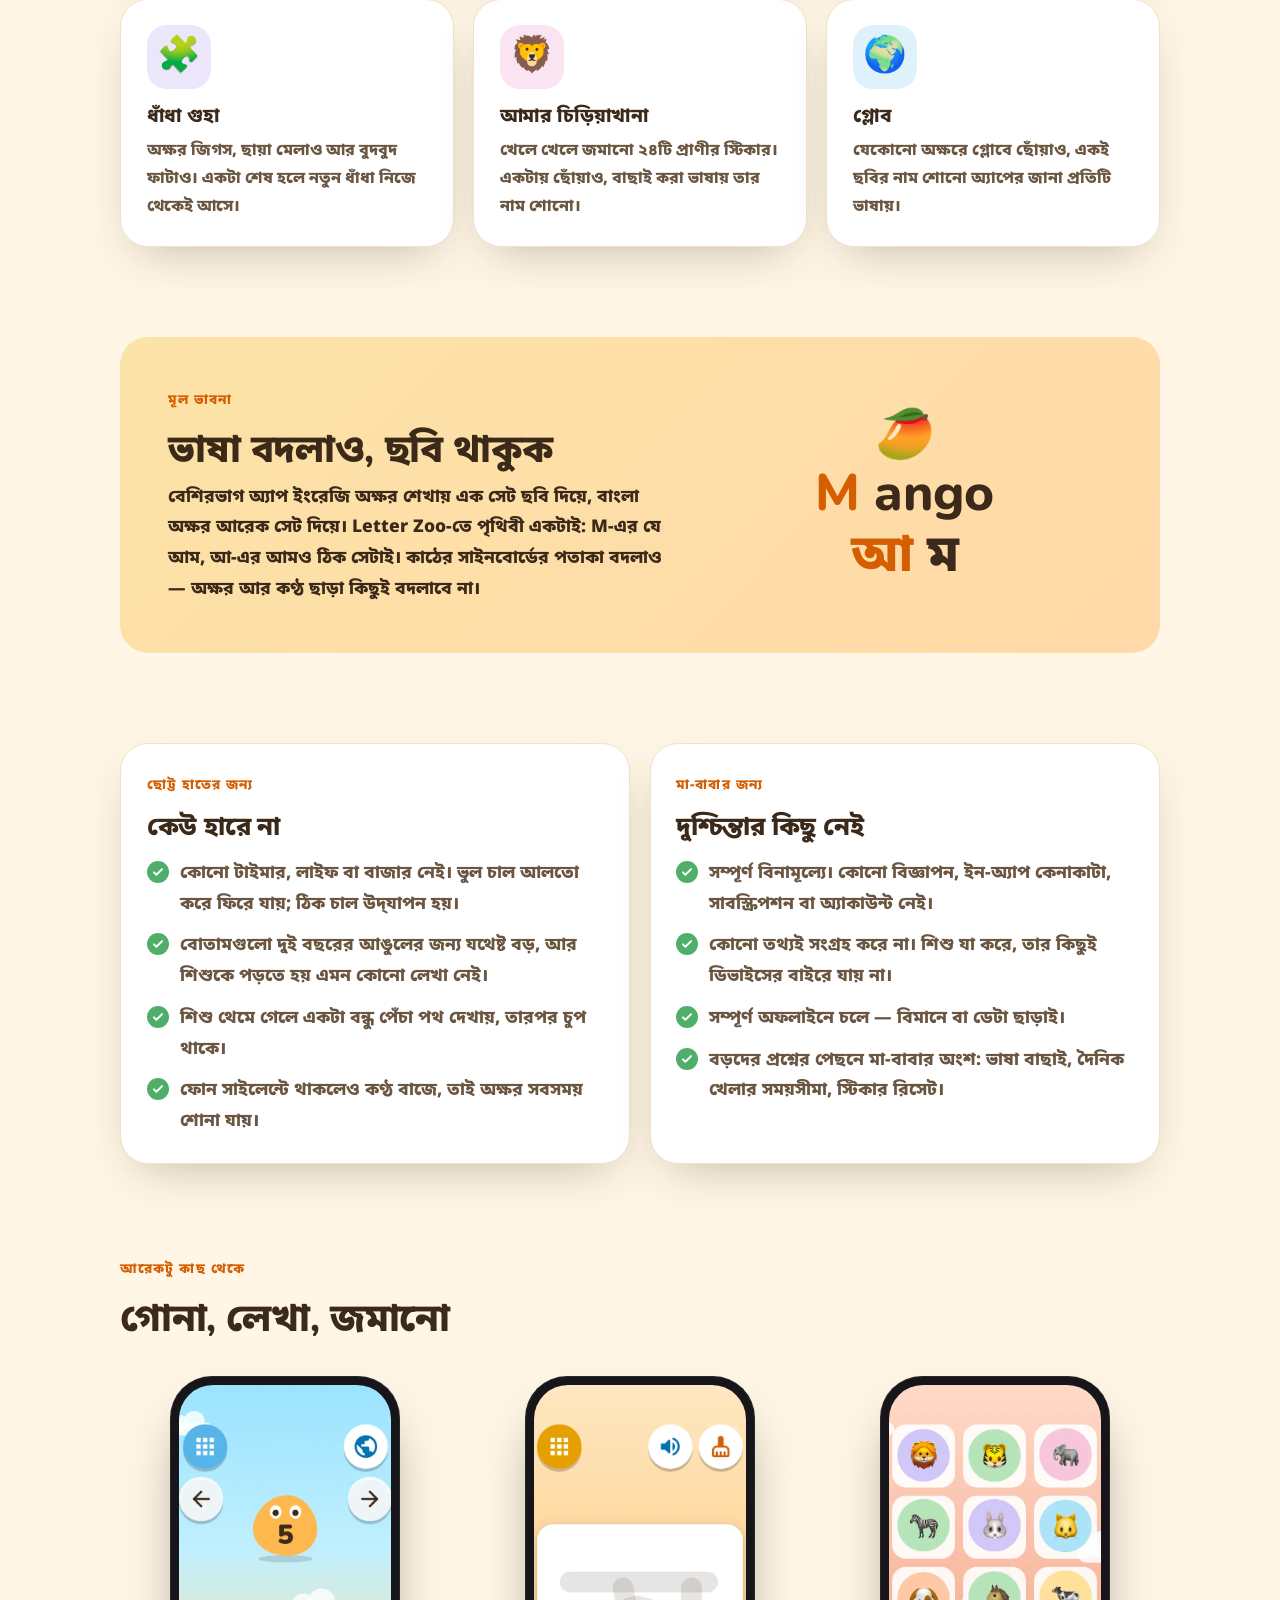
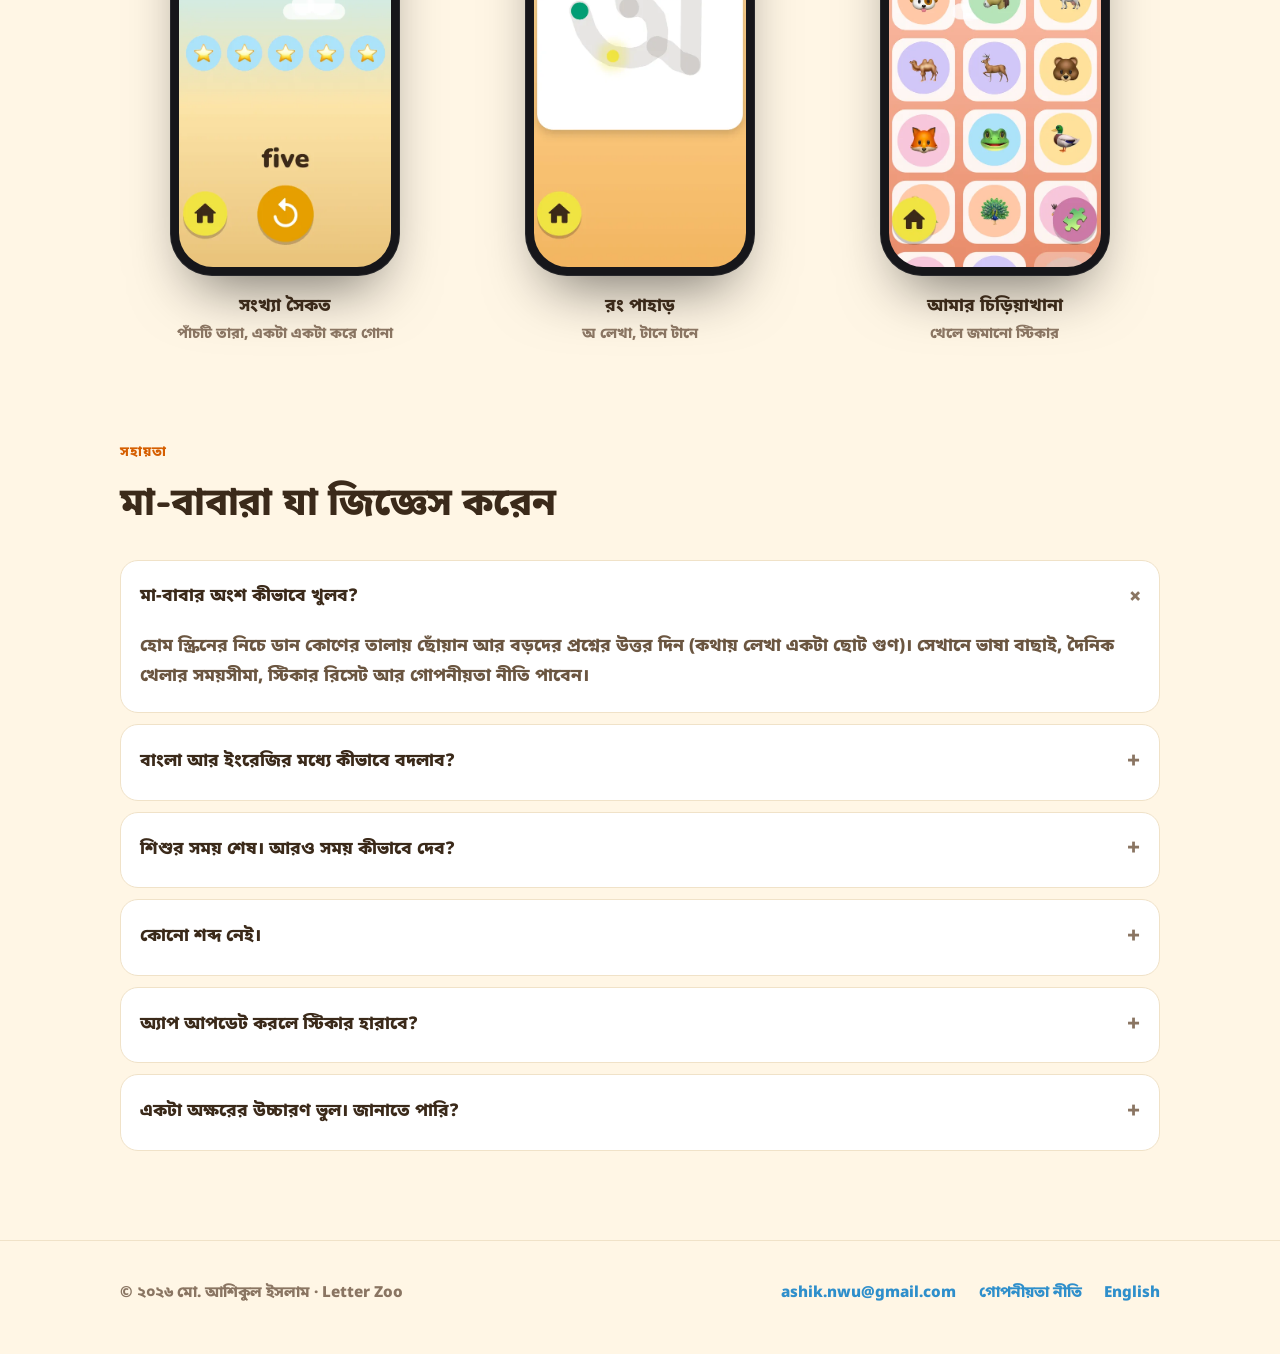
==== commit 5d99a8d8: "Site: Coming soon on Google Play badge (EN + BN)" ====
--- a/bn/index.html
+++ b/bn/index.html
@@ -41,6 +41,10 @@
           <svg viewBox="0 0 24 24" fill="currentColor" aria-hidden="true"><path d="M16.4 12.7c0-2.5 2-3.7 2.1-3.8-1.2-1.7-3-1.9-3.6-2-1.5-.2-3 .9-3.8.9-.8 0-2-.9-3.3-.9-1.7 0-3.3 1-4.2 2.5-1.8 3.1-.5 7.7 1.3 10.2.9 1.2 1.9 2.6 3.2 2.6 1.3-.1 1.8-.8 3.3-.8 1.5 0 2 .8 3.3.8 1.4 0 2.3-1.3 3.1-2.5 1-1.4 1.4-2.8 1.4-2.9-.1 0-2.8-1.1-2.8-4.1zM14 5.3c.7-.8 1.1-2 1-3.1-1 0-2.2.7-2.9 1.5-.6.7-1.2 1.9-1 3 1.1.1 2.2-.6 2.9-1.4z"/></svg>
           App Store থেকে ডাউনলোড করুন
         </a>
+        <span class="btn btn-dark btn-soon" role="status">
+          <svg viewBox="0 0 24 24" fill="currentColor" aria-hidden="true"><path d="M3.6 2.3c-.3.3-.4.7-.4 1.2v17c0 .5.1.9.4 1.2l9.5-9.7-9.5-9.7zm10.6 10.8 2.6 2.7-11.3 6.4c-.4.2-.8.3-1.2.2l9.9-9.3zm0-2.2L4.3 1.6c.4-.1.8 0 1.2.2l11.3 6.4-2.6 2.7zm3.9-1.9 3 1.7c.9.5.9 1.8 0 2.3l-3 1.7-2.9-2.8 2.9-2.9z"/></svg>
+          শিগগিরই Google Play-এ
+        </span>
         <a class="btn btn-ghost" href="privacy.html">গোপনীয়তা নীতি পড়ুন</a>
       </div>
       <div class="chips" aria-label="এক নজরে">
--- a/style.css
+++ b/style.css
@@ -141,6 +141,8 @@
 }
 .btn:hover { text-decoration: none; transform: translateY(-1px); }
 /* Not a link yet: the store page does not exist until the app is live. */
+.btn-soon { cursor: default; opacity: 0.85; }
+.btn-soon:hover { transform: none; }
 .btn-dark { background: #10324a; color: #fff; box-shadow: 0 10px 24px -12px rgba(0,0,0,0.5); }
 .btn-ghost { background: rgba(255,255,255,0.7); color: #10324a; }
 @media (prefers-color-scheme: dark) { .btn-ghost { background: rgba(255,255,255,0.14); color: #eaf6ff; } }
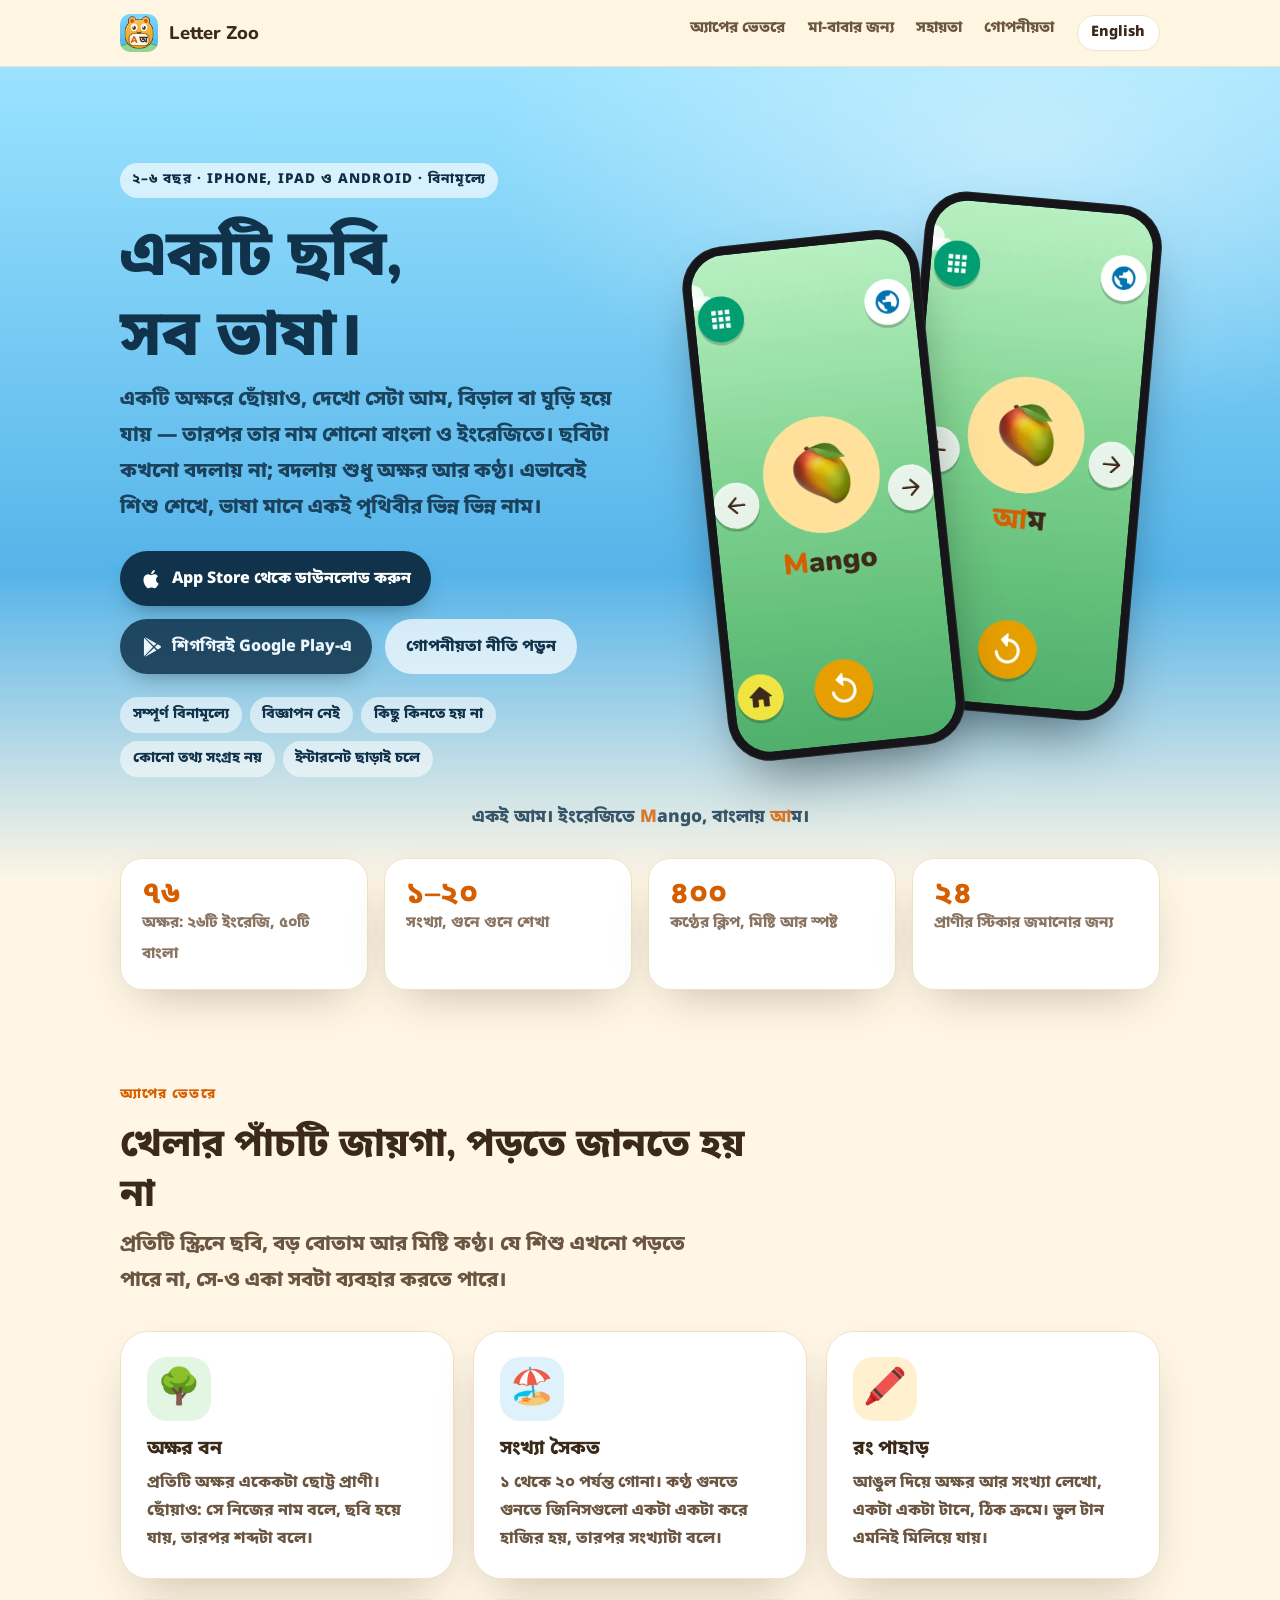
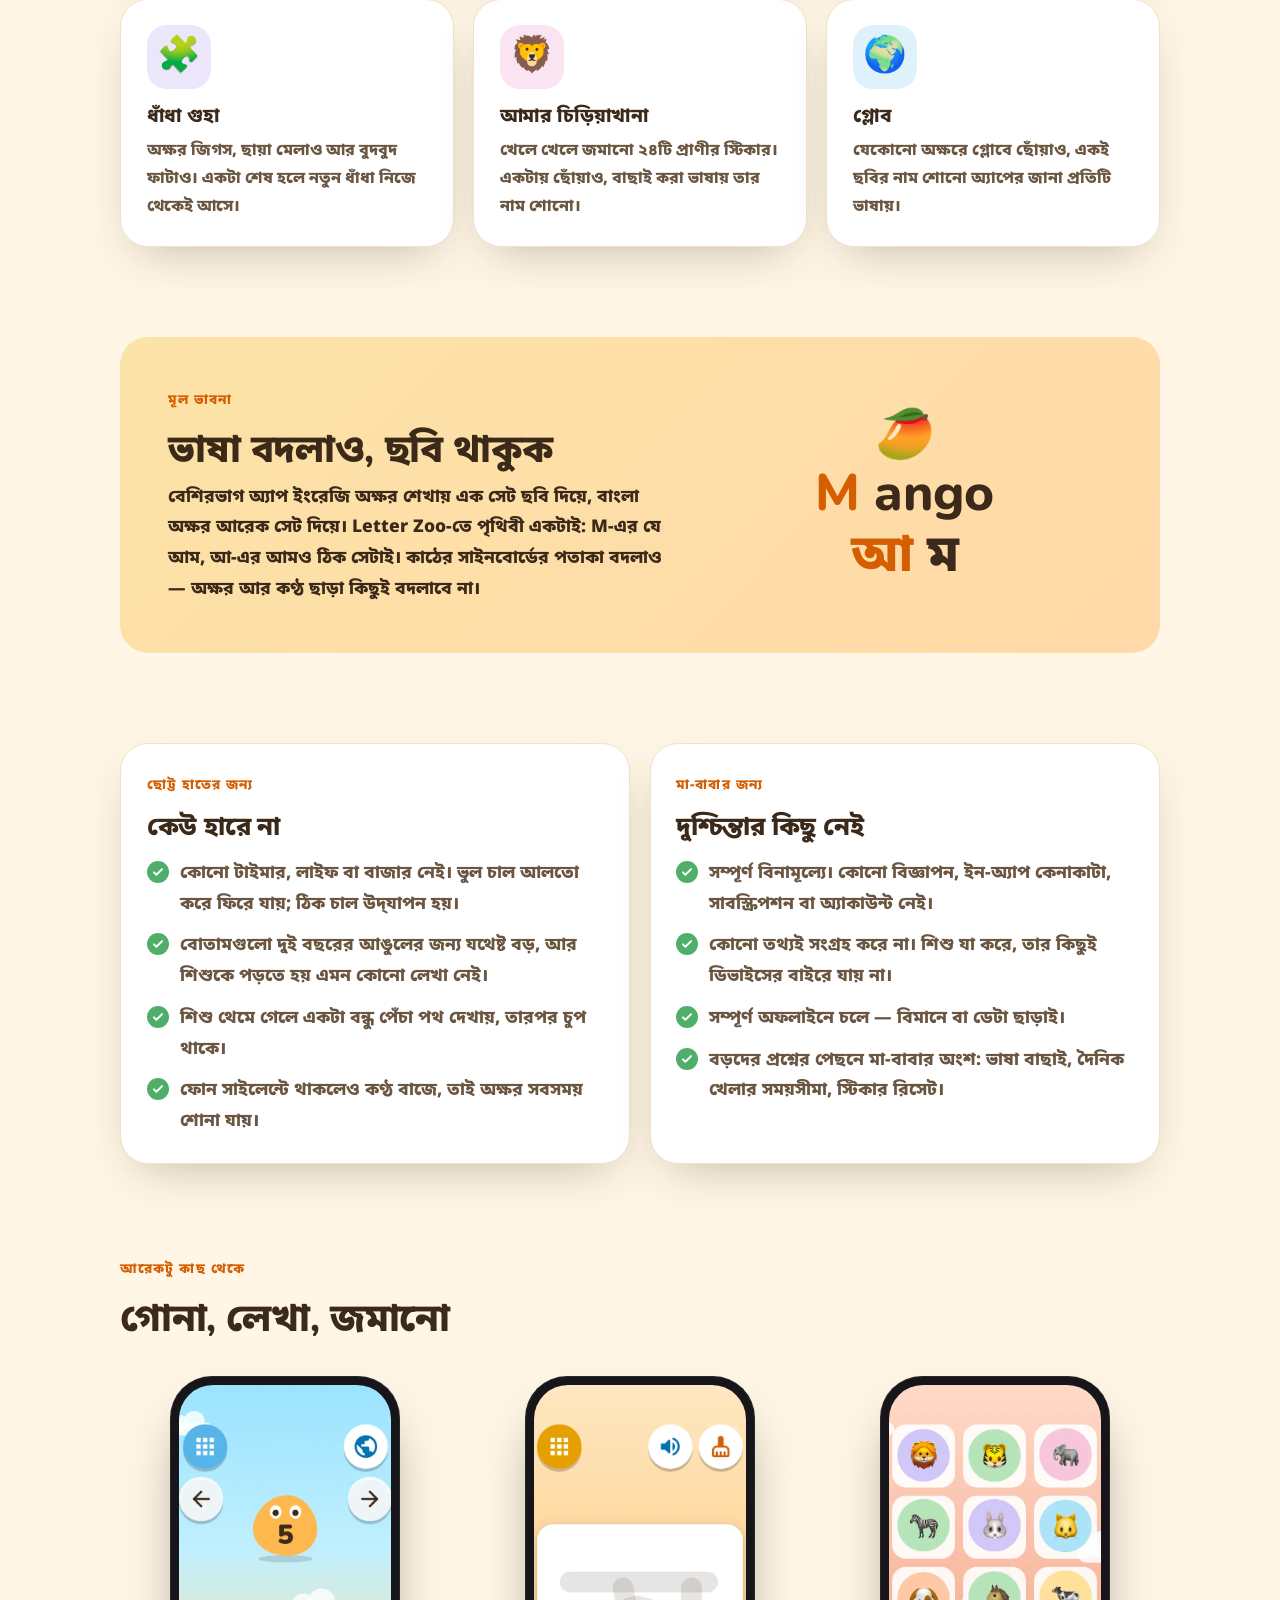
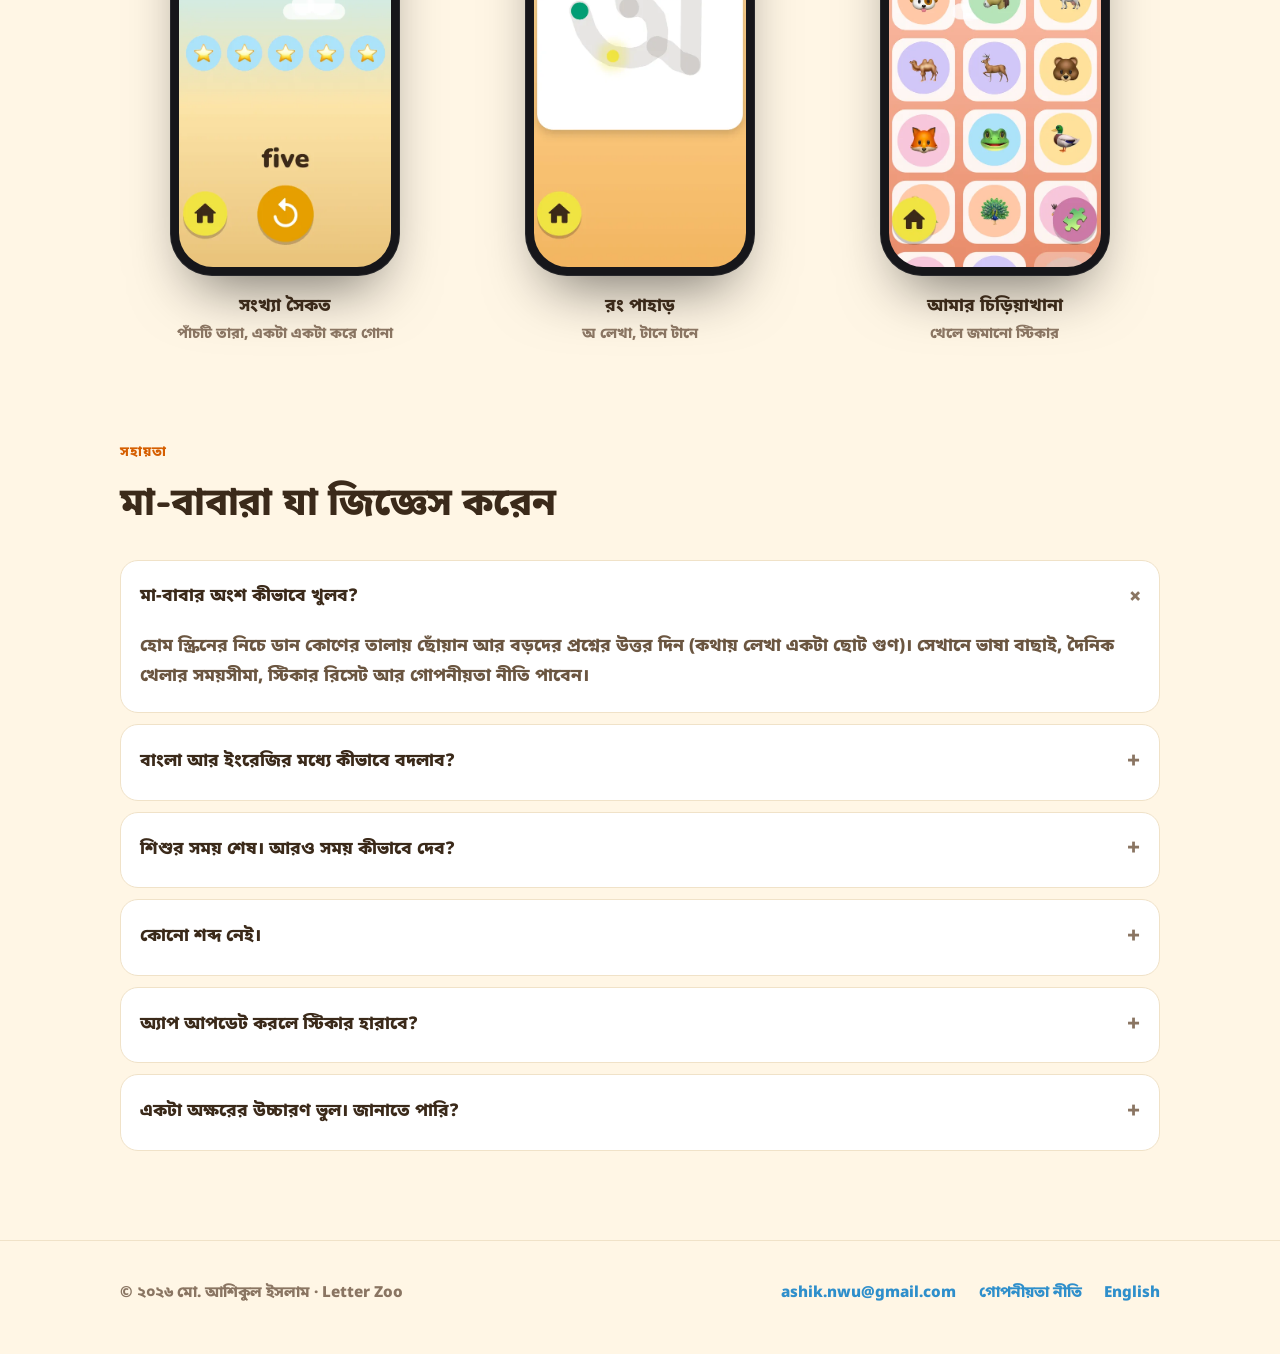
==== commit c7b065da: "Site: tag and description include Android (EN + BN)" ====
--- a/bn/index.html
+++ b/bn/index.html
@@ -4,7 +4,7 @@
 <meta charset="utf-8">
 <meta name="viewport" content="width=device-width, initial-scale=1">
 <title>অক্ষর চিড়িয়াখানা (Letter Zoo) — বাংলা ও ইংরেজিতে প্রথম অক্ষর, শব্দ আর সংখ্যা</title>
-<meta name="description" content="Letter Zoo ২–৬ বছরের শিশুদের জন্য বাংলা ও ইংরেজিতে প্রথম অক্ষর শেখার একটি বিনামূল্যের অ্যাপ। একটি ছবি, সব ভাষা। কোনো বিজ্ঞাপন নেই, কিছু কিনতে হয় না, কোনো তথ্য সংগ্রহ করা হয় না। iPhone ও iPad।">
+<meta name="description" content="Letter Zoo ২–৬ বছরের শিশুদের জন্য বাংলা ও ইংরেজিতে প্রথম অক্ষর শেখার একটি বিনামূল্যের অ্যাপ। একটি ছবি, সব ভাষা। কোনো বিজ্ঞাপন নেই, কিছু কিনতে হয় না, কোনো তথ্য সংগ্রহ করা হয় না। iPhone, iPad ও Android।">
 <meta property="og:title" content="অক্ষর চিড়িয়াখানা — একটি ছবি, সব ভাষা">
 <meta property="og:description" content="২–৬ বছরের শিশুদের জন্য বাংলা ও ইংরেজিতে প্রথম অক্ষর শেখার একটি বিনামূল্যের, কোমল অ্যাপ। কোনো বিজ্ঞাপন নেই, কিছু কিনতে হয় না, কোনো তথ্য সংগ্রহ নয়।">
 <meta property="og:image" content="../icon.png">
@@ -33,7 +33,7 @@
 <section class="hero">
   <div class="wrap">
     <div>
-      <span class="eyebrow">২–৬ বছর · iPhone ও iPad · বিনামূল্যে</span>
+      <span class="eyebrow">২–৬ বছর · iPhone, iPad ও Android · বিনামূল্যে</span>
       <h1 style="margin-top:1rem">একটি ছবি,<br>সব ভাষা।</h1>
       <p class="lead">একটি অক্ষরে ছোঁয়াও, দেখো সেটা আম, বিড়াল বা ঘুড়ি হয়ে যায় — তারপর তার নাম শোনো বাংলা ও ইংরেজিতে। ছবিটা কখনো বদলায় না; বদলায় শুধু অক্ষর আর কণ্ঠ। এভাবেই শিশু শেখে, ভাষা মানে একই পৃথিবীর ভিন্ন ভিন্ন নাম।</p>
       <div class="cta">
--- a/style.css
+++ b/style.css
@@ -273,6 +273,7 @@
   .gallery .phone { width: 210px; }
   .stats .wrap { gap: 0.7rem; }
   .stat { padding: 1rem; }
+  .hero .eyebrow { font-size: 0.72rem; letter-spacing: 0.03em; padding: 0.35rem 0.65rem; }
 }
 
 /* Bangla pages */
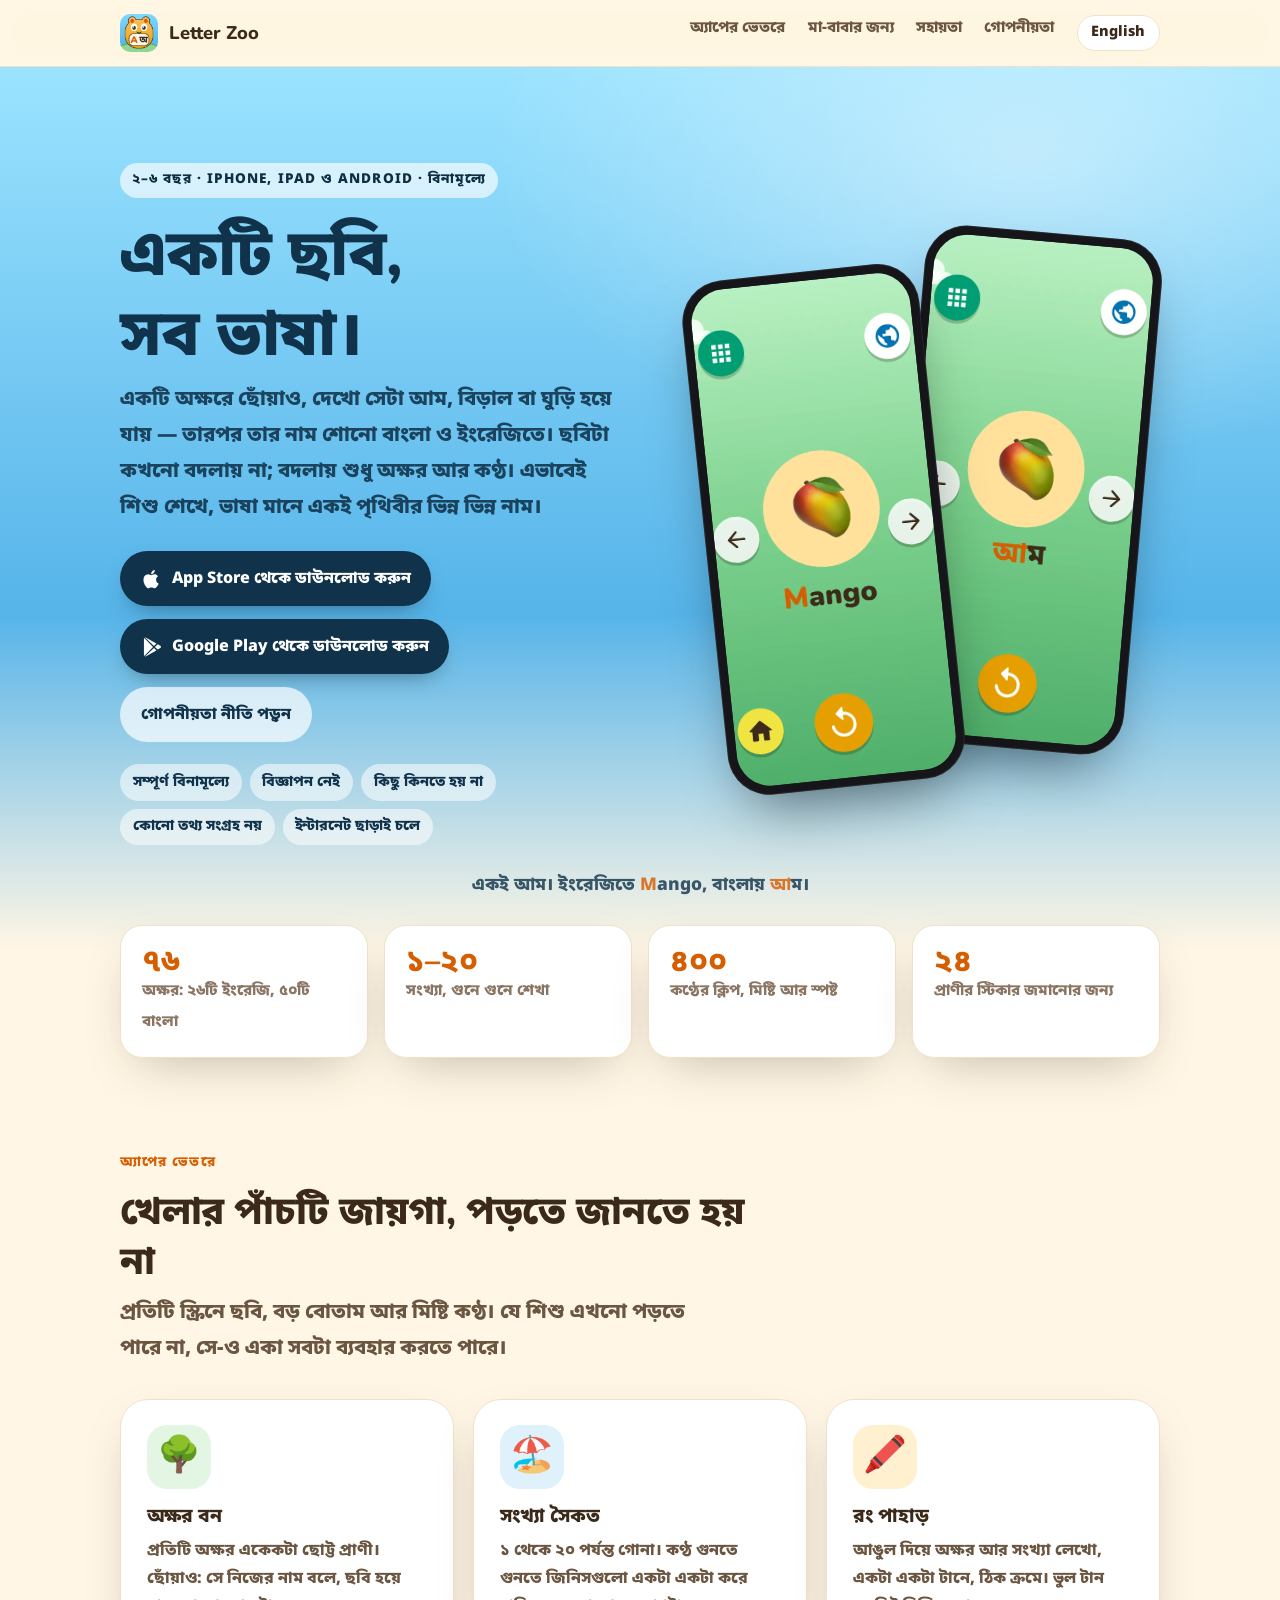
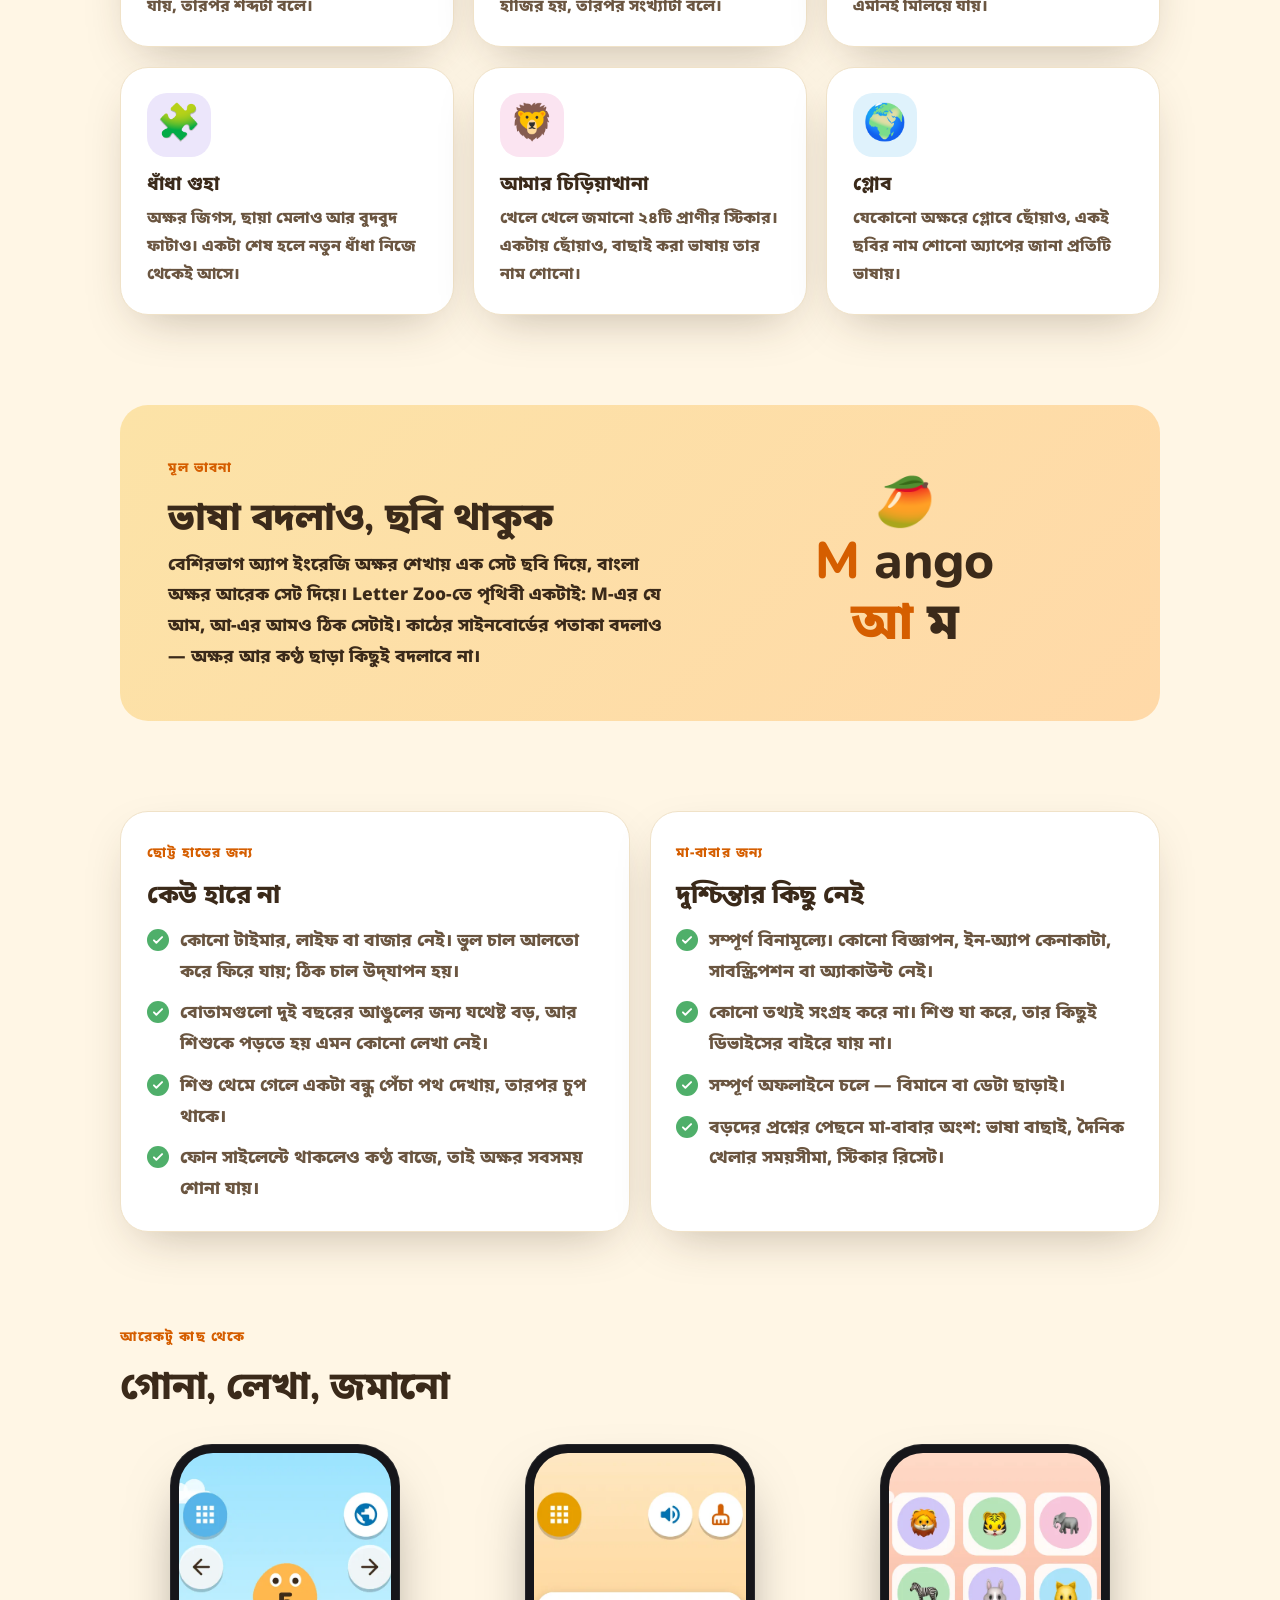
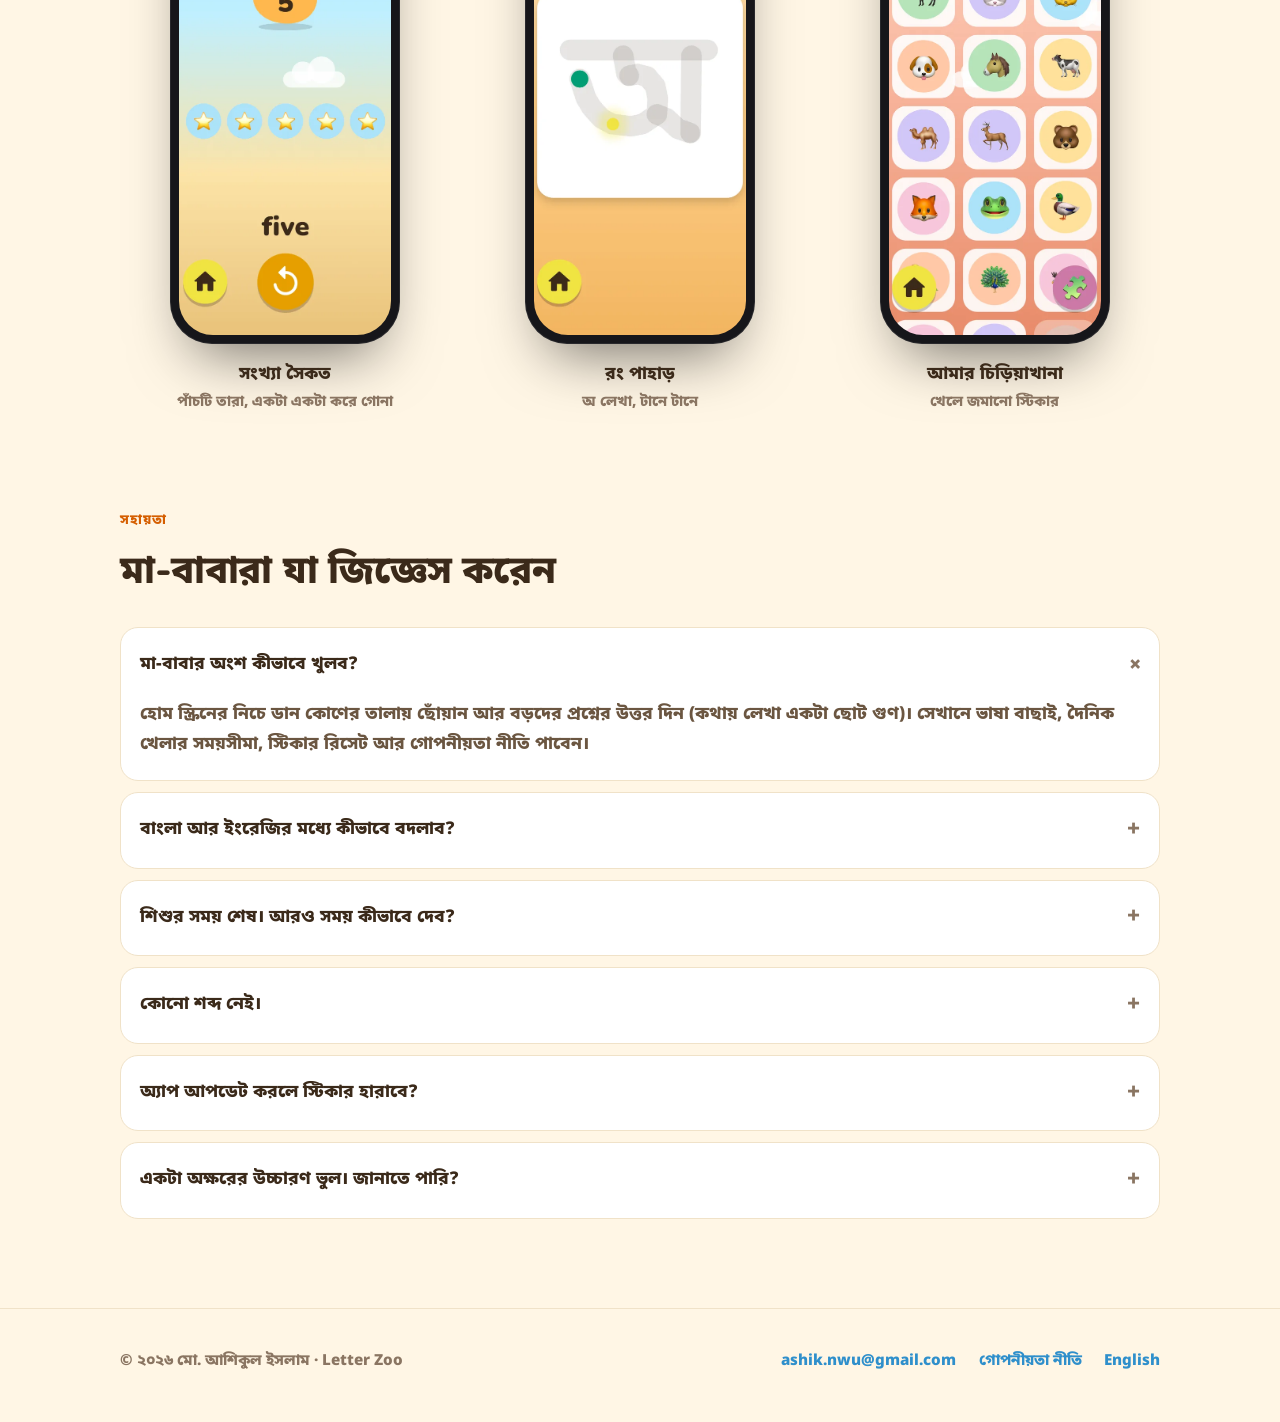
==== commit d0f4e03d: "Site: link to Letter Zoo on Google Play (EN + BN)" ====
--- a/bn/index.html
+++ b/bn/index.html
@@ -41,10 +41,10 @@
           <svg viewBox="0 0 24 24" fill="currentColor" aria-hidden="true"><path d="M16.4 12.7c0-2.5 2-3.7 2.1-3.8-1.2-1.7-3-1.9-3.6-2-1.5-.2-3 .9-3.8.9-.8 0-2-.9-3.3-.9-1.7 0-3.3 1-4.2 2.5-1.8 3.1-.5 7.7 1.3 10.2.9 1.2 1.9 2.6 3.2 2.6 1.3-.1 1.8-.8 3.3-.8 1.5 0 2 .8 3.3.8 1.4 0 2.3-1.3 3.1-2.5 1-1.4 1.4-2.8 1.4-2.9-.1 0-2.8-1.1-2.8-4.1zM14 5.3c.7-.8 1.1-2 1-3.1-1 0-2.2.7-2.9 1.5-.6.7-1.2 1.9-1 3 1.1.1 2.2-.6 2.9-1.4z"/></svg>
           App Store থেকে ডাউনলোড করুন
         </a>
-        <span class="btn btn-dark btn-soon" role="status">
+        <a class="btn btn-dark" href="https://play.google.com/store/apps/details?id=com.letterzoo.letterzoo">
           <svg viewBox="0 0 24 24" fill="currentColor" aria-hidden="true"><path d="M3.6 2.3c-.3.3-.4.7-.4 1.2v17c0 .5.1.9.4 1.2l9.5-9.7-9.5-9.7zm10.6 10.8 2.6 2.7-11.3 6.4c-.4.2-.8.3-1.2.2l9.9-9.3zm0-2.2L4.3 1.6c.4-.1.8 0 1.2.2l11.3 6.4-2.6 2.7zm3.9-1.9 3 1.7c.9.5.9 1.8 0 2.3l-3 1.7-2.9-2.8 2.9-2.9z"/></svg>
-          শিগগিরই Google Play-এ
-        </span>
+          Google Play থেকে ডাউনলোড করুন
+        </a>
         <a class="btn btn-ghost" href="privacy.html">গোপনীয়তা নীতি পড়ুন</a>
       </div>
       <div class="chips" aria-label="এক নজরে">
--- a/style.css
+++ b/style.css
@@ -141,8 +141,6 @@
 }
 .btn:hover { text-decoration: none; transform: translateY(-1px); }
 /* Not a link yet: the store page does not exist until the app is live. */
-.btn-soon { cursor: default; opacity: 0.85; }
-.btn-soon:hover { transform: none; }
 .btn-dark { background: #10324a; color: #fff; box-shadow: 0 10px 24px -12px rgba(0,0,0,0.5); }
 .btn-ghost { background: rgba(255,255,255,0.7); color: #10324a; }
 @media (prefers-color-scheme: dark) { .btn-ghost { background: rgba(255,255,255,0.14); color: #eaf6ff; } }
